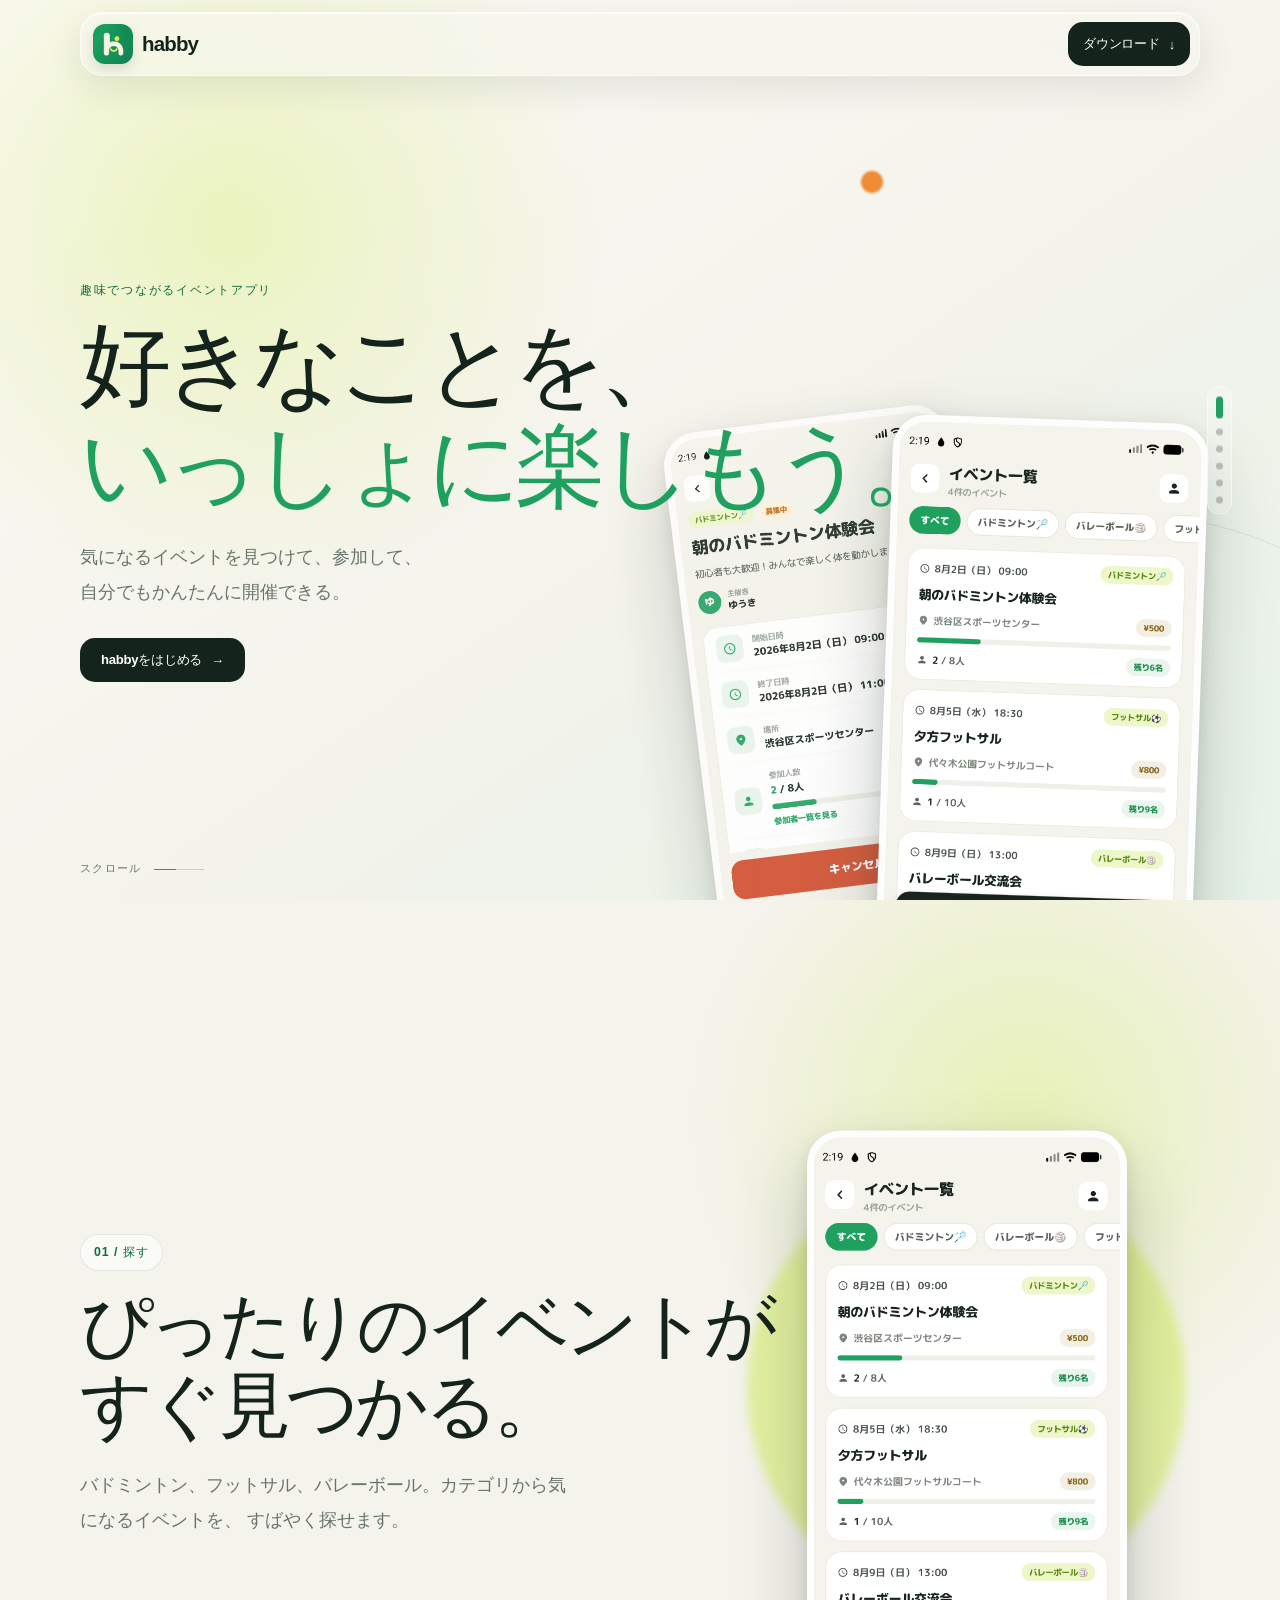
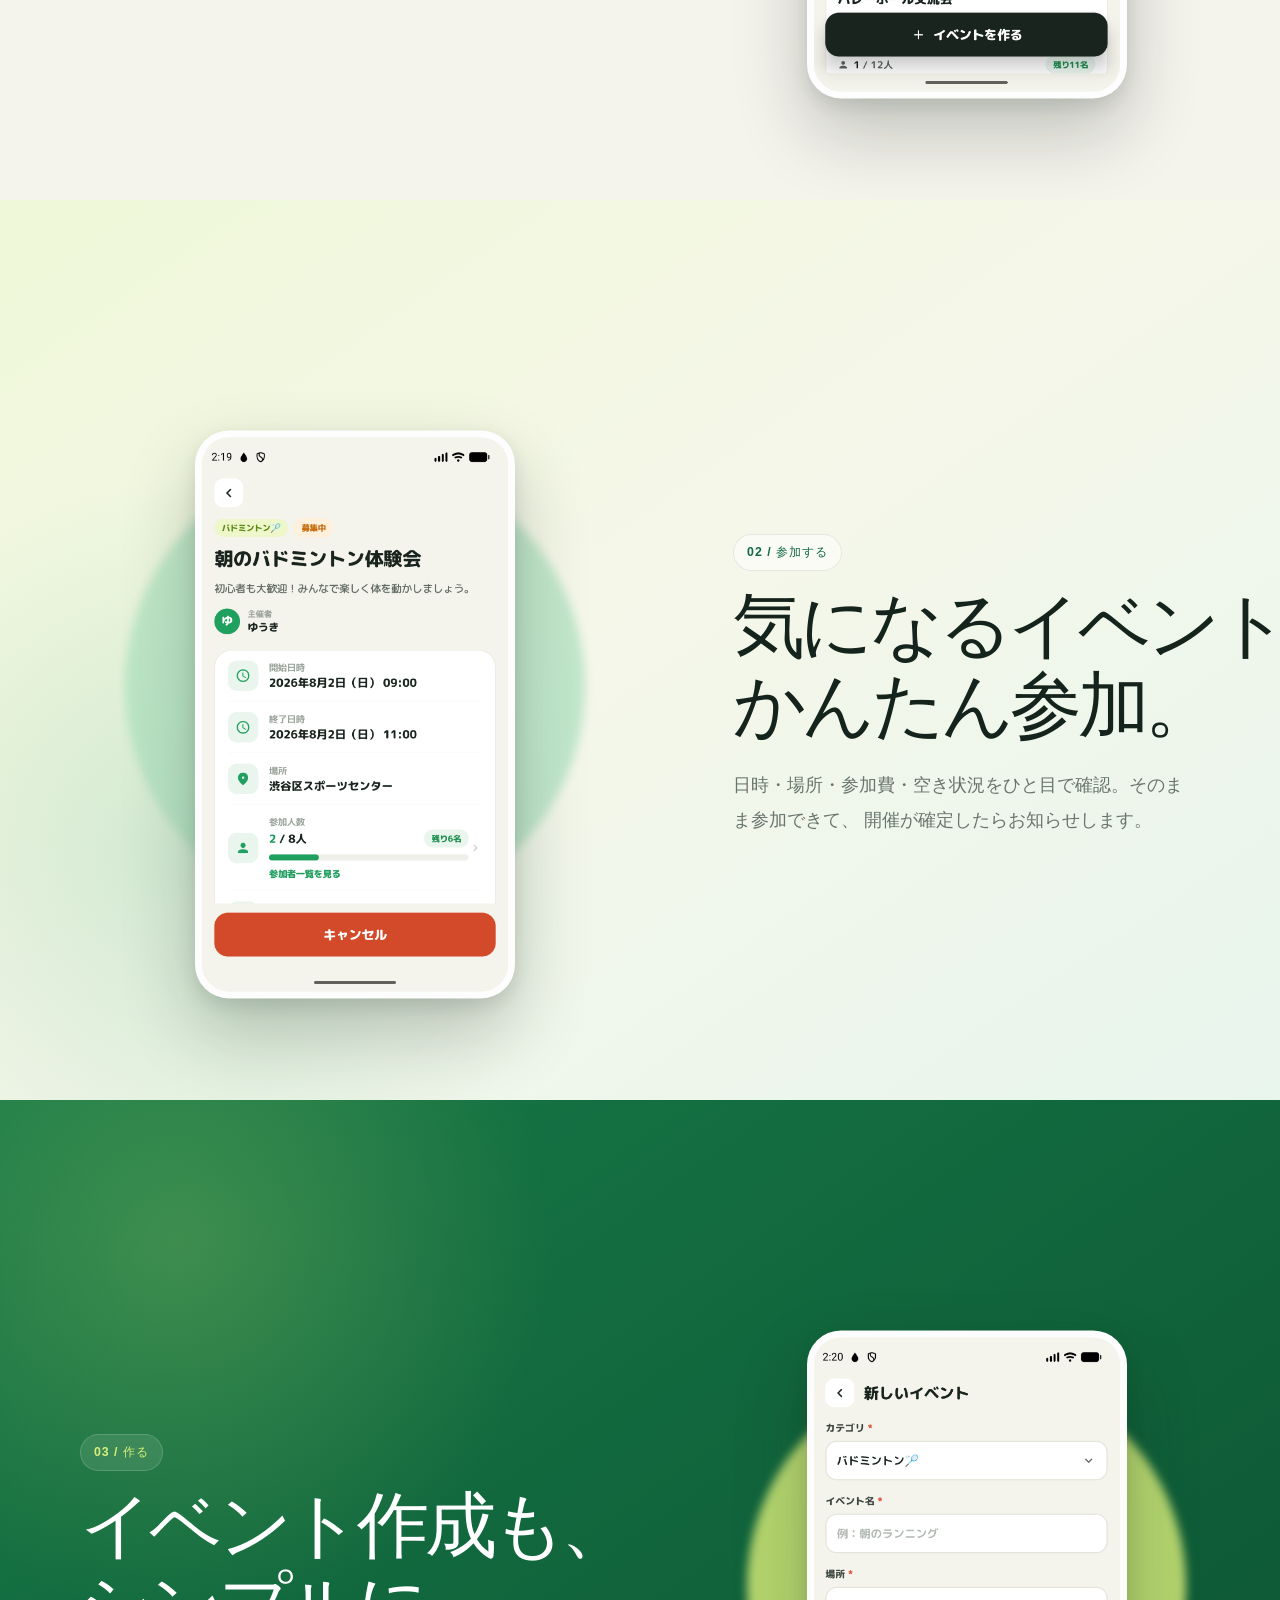
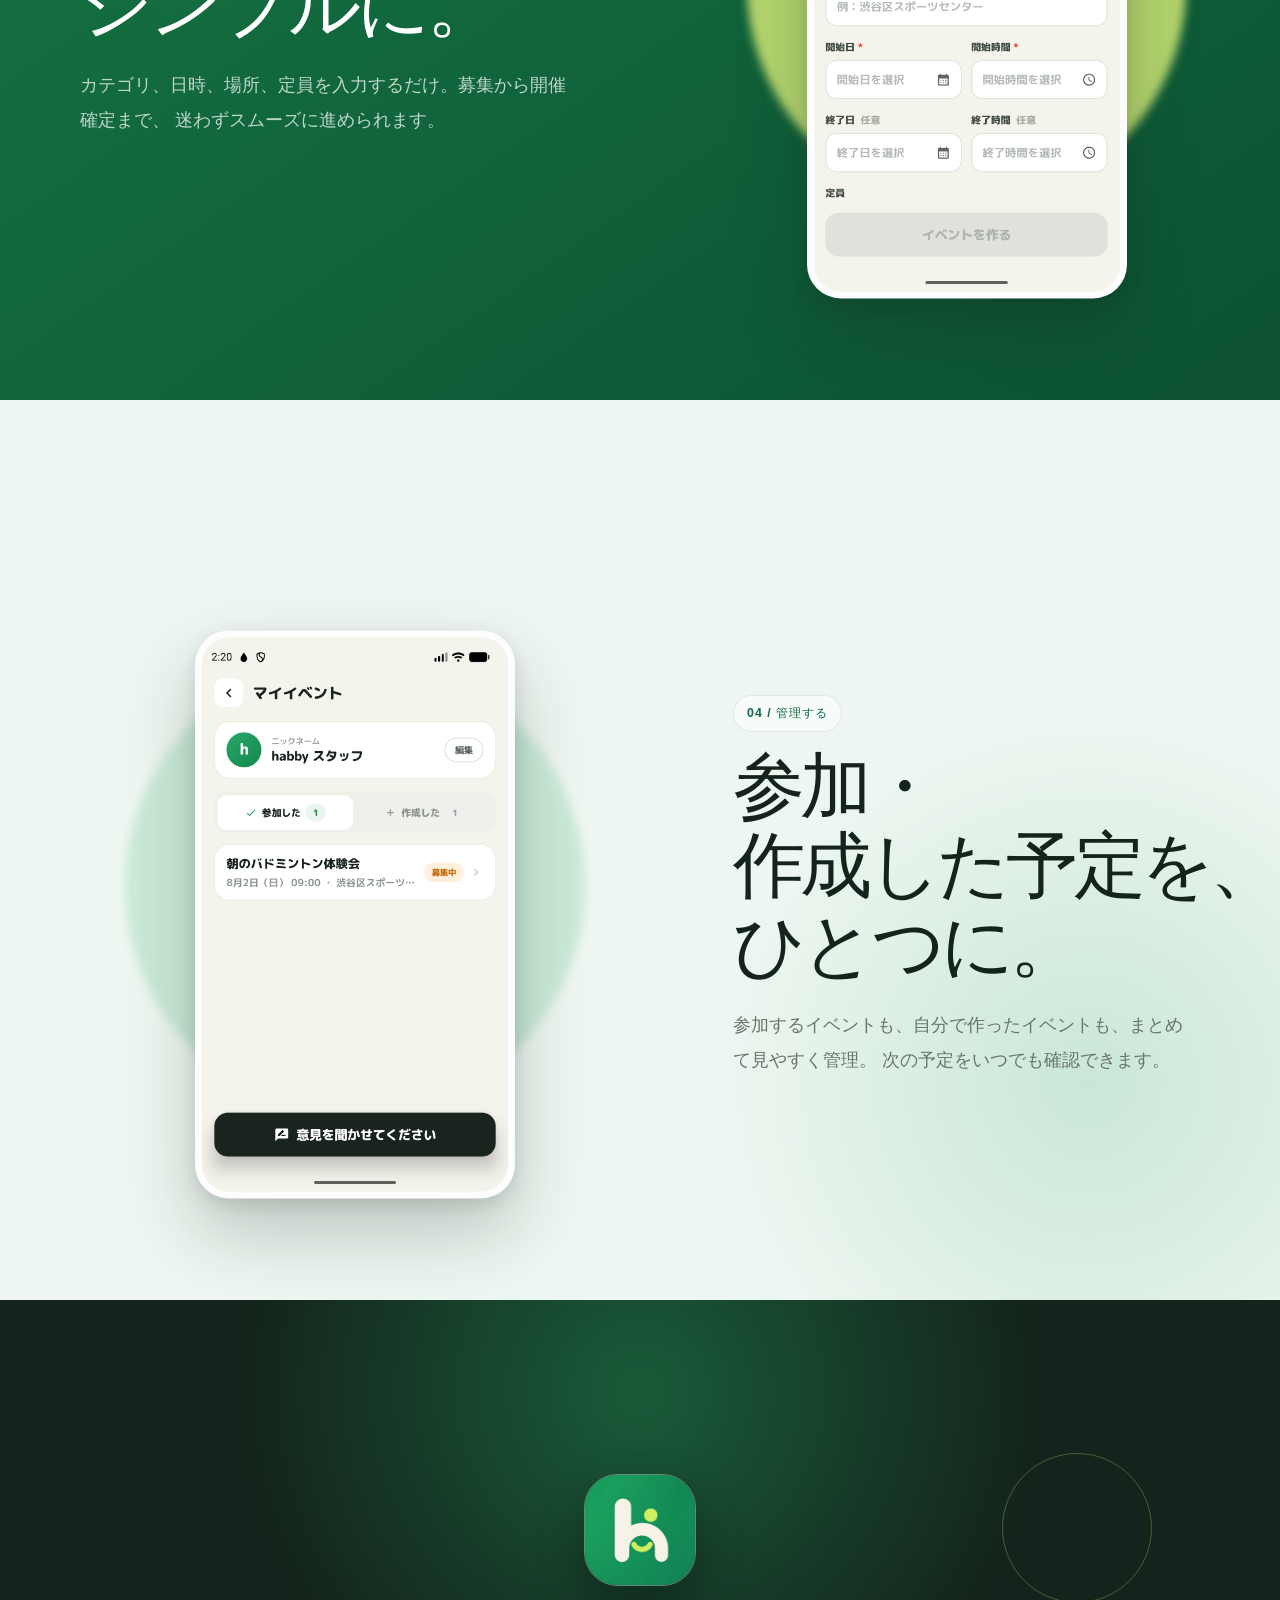
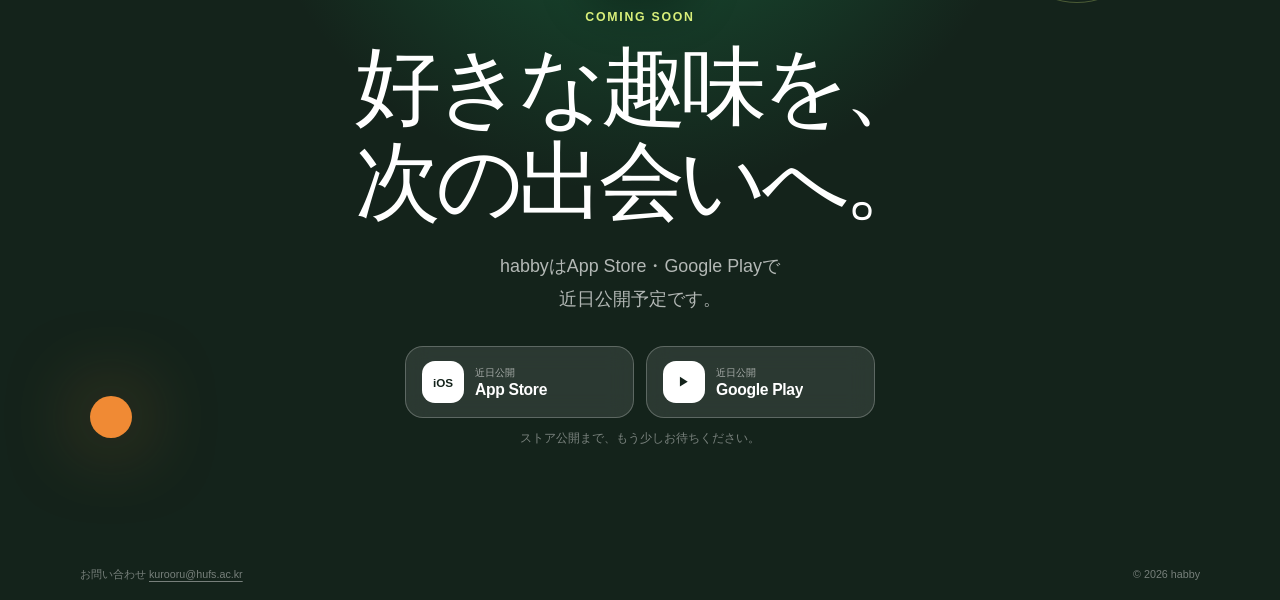
==== index.html @ ba693972 "Initial commit" ====
<!doctype html>
<html lang="ja">
  <head>
    <meta charset="UTF-8" />
    <meta name="viewport" content="width=device-width, initial-scale=1, viewport-fit=cover" />
    <meta name="theme-color" content="#f4f3ec" />
    <meta
      name="description"
      content="habbyは、好きな趣味のイベントを見つけて、参加して、自分でもかんたんに開催できるアプリです。"
    />
    <meta property="og:type" content="website" />
    <meta property="og:locale" content="ja_JP" />
    <meta property="og:site_name" content="habby" />
    <meta property="og:title" content="habby — 好きなことを、いっしょに楽しもう。" />
    <meta
      property="og:description"
      content="趣味でつながる、気軽なイベントアプリ。"
    />
    <meta property="og:url" content="https://habby-org.github.io/" />
    <meta property="og:image" content="https://habby-org.github.io/assets/og.png" />
    <meta name="twitter:card" content="summary_large_image" />
    <meta name="twitter:title" content="habby — 好きなことを、いっしょに楽しもう。" />
    <meta
      name="twitter:description"
      content="趣味でつながる、気軽なイベントアプリ。"
    />
    <meta name="twitter:image" content="https://habby-org.github.io/assets/og.png" />
    <link rel="icon" href="./assets/habby-icon.png" />
    <link rel="apple-touch-icon" href="./assets/habby-icon.png" />
    <link rel="stylesheet" href="./styles.css" />
    <title>habby — 好きなことを、いっしょに楽しもう。</title>
  </head>
  <body>
    <a class="skip-link" href="#main">メインコンテンツへ</a>

    <header class="topbar" aria-label="サイトヘッダー">
      <a class="brand" href="#home" aria-label="habby トップへ">
        <img class="brand__icon" src="./assets/habby-icon.png" alt="" width="40" height="40" />
        <span class="brand__name">habby</span>
      </a>
      <button class="topbar__download" type="button" data-scroll-download>
        ダウンロード
        <span aria-hidden="true">↓</span>
      </button>
    </header>

    <nav class="section-nav" aria-label="ページ内ナビゲーション">
      <a class="section-nav__dot is-active" href="#home" aria-label="トップ" data-section-link></a>
      <a class="section-nav__dot" href="#find" aria-label="イベントを探す" data-section-link></a>
      <a class="section-nav__dot" href="#join" aria-label="イベントに参加する" data-section-link></a>
      <a class="section-nav__dot" href="#create" aria-label="イベントを作る" data-section-link></a>
      <a class="section-nav__dot" href="#manage" aria-label="予定を管理する" data-section-link></a>
      <a class="section-nav__dot" href="#download" aria-label="ダウンロード" data-section-link></a>
    </nav>

    <main id="main">
      <section class="panel hero" id="home" data-section>
        <div class="orb orb--hero-one" aria-hidden="true"></div>
        <div class="orb orb--hero-two" aria-hidden="true"></div>

        <div class="hero__content">
          <p class="eyebrow">趣味でつながるイベントアプリ</p>
          <h1>好きなことを、<br /><span>いっしょに楽しもう。</span></h1>
          <p class="hero__description">
            気になるイベントを見つけて、参加して、<br class="desktop-only" />
            自分でもかんたんに開催できる。
          </p>
          <button class="hero__cta" type="button" data-scroll-download>
            habbyをはじめる
            <span aria-hidden="true">→</span>
          </button>
        </div>

        <div class="hero__visual" aria-label="habbyのアプリ画面">
          <div class="phone phone--hero-back" aria-hidden="true">
            <img src="./assets/meetup-detail.png" alt="" width="1080" height="1920" />
          </div>
          <div class="phone phone--hero-front">
            <img
              src="./assets/meetup-list.png"
              alt="カテゴリ別にイベントを探せるhabbyのイベント一覧画面"
              width="1080"
              height="1920"
            />
          </div>
        </div>

        <a class="scroll-cue" href="#find">
          <span>スクロール</span>
          <span class="scroll-cue__line" aria-hidden="true"></span>
        </a>
      </section>

      <section class="panel feature feature--find" id="find" data-section>
        <div class="feature__inner">
          <div class="feature__copy">
            <p class="feature__number">01 / 探す</p>
            <h2>ぴったりのイベントが<br />すぐ見つかる。</h2>
            <p>
              バドミントン、フットサル、バレーボール。カテゴリから気になるイベントを、
              すばやく探せます。
            </p>
          </div>
          <div class="feature__visual">
            <div class="feature__glow" aria-hidden="true"></div>
            <div class="phone phone--feature">
              <img
                src="./assets/meetup-list.png"
                alt="イベントの日時、場所、参加費、空き人数を確認できる一覧画面"
                width="1080"
                height="1920"
                loading="lazy"
              />
            </div>
          </div>
        </div>
      </section>

      <section class="panel feature feature--join feature--reverse" id="join" data-section>
        <div class="feature__inner">
          <div class="feature__copy">
            <p class="feature__number">02 / 参加する</p>
            <h2>気になるイベントへ、<br />かんたん参加。</h2>
            <p>
              日時・場所・参加費・空き状況をひと目で確認。そのまま参加できて、
              開催が確定したらお知らせします。
            </p>
          </div>
          <div class="feature__visual">
            <div class="feature__glow" aria-hidden="true"></div>
            <div class="phone phone--feature">
              <img
                src="./assets/meetup-detail.png"
                alt="イベントの詳細を確認して参加できる画面"
                width="1080"
                height="1920"
                loading="lazy"
              />
            </div>
          </div>
        </div>
      </section>

      <section class="panel feature feature--create" id="create" data-section>
        <div class="feature__inner">
          <div class="feature__copy">
            <p class="feature__number">03 / 作る</p>
            <h2>イベント作成も、<br />シンプルに。</h2>
            <p>
              カテゴリ、日時、場所、定員を入力するだけ。募集から開催確定まで、
              迷わずスムーズに進められます。
            </p>
          </div>
          <div class="feature__visual">
            <div class="feature__glow" aria-hidden="true"></div>
            <div class="phone phone--feature">
              <img
                src="./assets/create-meetup.png"
                alt="必要な情報をわかりやすく入力できるイベント作成画面"
                width="1080"
                height="1920"
                loading="lazy"
              />
            </div>
          </div>
        </div>
      </section>

      <section class="panel feature feature--manage feature--reverse" id="manage" data-section>
        <div class="feature__inner">
          <div class="feature__copy">
            <p class="feature__number">04 / 管理する</p>
            <h2>参加・作成した予定を、<br />ひとつに。</h2>
            <p>
              参加するイベントも、自分で作ったイベントも、まとめて見やすく管理。
              次の予定をいつでも確認できます。
            </p>
          </div>
          <div class="feature__visual">
            <div class="feature__glow" aria-hidden="true"></div>
            <div class="phone phone--feature">
              <img
                src="./assets/my-meetups.png"
                alt="参加したイベントと作成したイベントを管理できるマイイベント画面"
                width="1080"
                height="1920"
                loading="lazy"
              />
            </div>
          </div>
        </div>
      </section>

      <section class="panel download" id="download" data-section>
        <div class="download__orb download__orb--one" aria-hidden="true"></div>
        <div class="download__orb download__orb--two" aria-hidden="true"></div>

        <div class="download__content">
          <img
            class="download__icon"
            src="./assets/habby-icon.png"
            alt="habby"
            width="112"
            height="112"
          />
          <p class="eyebrow eyebrow--light">COMING SOON</p>
          <h2>好きな趣味を、<br />次の出会いへ。</h2>
          <p class="download__description">
            habbyはApp Store・Google Playで<br />近日公開予定です。
          </p>

          <div class="store-buttons" aria-describedby="store-status">
            <button class="store-button" type="button" data-coming-soon>
              <span class="store-button__platform" aria-hidden="true">iOS</span>
              <span class="store-button__copy">
                <small>近日公開</small>
                <strong>App Store</strong>
              </span>
            </button>
            <button class="store-button" type="button" data-coming-soon>
              <span class="store-button__platform" aria-hidden="true">▶</span>
              <span class="store-button__copy">
                <small>近日公開</small>
                <strong>Google Play</strong>
              </span>
            </button>
          </div>
          <p id="store-status" class="store-status" role="status" aria-live="polite">
            ストア公開まで、もう少しお待ちください。
          </p>
        </div>

        <footer class="footer">
          <p>お問い合わせ <a href="mailto:kurooru@hufs.ac.kr">kurooru@hufs.ac.kr</a></p>
          <p>© 2026 habby</p>
        </footer>
      </section>
    </main>

    <script src="./script.js" defer></script>
  </body>
</html>
---- styles.css ----
:root {
  --cream: #f4f3ec;
  --cream-deep: #e8e6da;
  --white: #ffffff;
  --ink: #14231b;
  --muted: #68756d;
  --green: #1fa05e;
  --green-dark: #116b40;
  --green-deep: #0c5132;
  --mint: #e8f5ed;
  --lime: #d9ef7a;
  --lime-soft: #eff8c9;
  --orange: #f08a34;
  --topbar-height: 64px;
  --content-width: 1120px;
  --ease-out: cubic-bezier(0.22, 1, 0.36, 1);
}

* {
  box-sizing: border-box;
}

html {
  scroll-behavior: smooth;
  scroll-snap-type: y mandatory;
  scrollbar-width: none;
}

html::-webkit-scrollbar {
  display: none;
}

body {
  margin: 0;
  overflow-x: hidden;
  background: var(--cream);
  color: var(--ink);
  font-family:
    -apple-system, BlinkMacSystemFont, "Hiragino Sans", "Yu Gothic", "YuGothic",
    "Noto Sans JP", sans-serif;
  font-synthesis: none;
  text-rendering: optimizeLegibility;
  -webkit-font-smoothing: antialiased;
}

button,
a {
  -webkit-tap-highlight-color: transparent;
}

button {
  font: inherit;
}

a {
  color: inherit;
}

.skip-link {
  position: fixed;
  z-index: 100;
  top: 8px;
  left: 8px;
  padding: 12px 16px;
  border-radius: 12px;
  background: var(--ink);
  color: var(--white);
  transform: translateY(-140%);
}

.skip-link:focus {
  transform: translateY(0);
}

.topbar {
  position: fixed;
  z-index: 30;
  top: max(12px, env(safe-area-inset-top));
  left: 50%;
  display: flex;
  width: min(calc(100% - 24px), var(--content-width));
  min-height: var(--topbar-height);
  align-items: center;
  justify-content: space-between;
  padding: 8px 9px 8px 12px;
  border: 1px solid rgb(255 255 255 / 62%);
  border-radius: 22px;
  background: rgb(246 246 239 / 72%);
  box-shadow:
    0 12px 36px rgb(20 35 27 / 9%),
    inset 0 1px 0 rgb(255 255 255 / 78%);
  transform: translateX(-50%);
  backdrop-filter: blur(24px) saturate(150%);
  -webkit-backdrop-filter: blur(24px) saturate(150%);
}

.brand {
  display: inline-flex;
  align-items: center;
  gap: 9px;
  color: var(--ink);
  text-decoration: none;
}

.brand__icon {
  width: 40px;
  height: 40px;
  border-radius: 12px;
  box-shadow: 0 5px 12px rgb(20 35 27 / 13%);
}

.brand__name {
  font-size: 1.28rem;
  font-weight: 850;
  letter-spacing: -0.04em;
}

.topbar__download,
.hero__cta {
  display: inline-flex;
  min-height: 44px;
  align-items: center;
  justify-content: center;
  gap: 9px;
  border: 0;
  border-radius: 15px;
  background: var(--ink);
  color: var(--white);
  cursor: pointer;
  font-size: 0.82rem;
  font-weight: 750;
  letter-spacing: -0.02em;
  transition:
    transform 180ms ease,
    background-color 180ms ease;
}

.topbar__download {
  padding: 0 15px;
}

.topbar__download:hover,
.hero__cta:hover {
  background: var(--green-dark);
  transform: translateY(-1px);
}

.topbar__download:focus-visible,
.hero__cta:focus-visible,
.store-button:focus-visible,
.section-nav__dot:focus-visible,
.scroll-cue:focus-visible {
  outline: 3px solid var(--orange);
  outline-offset: 3px;
}

.section-nav {
  position: fixed;
  z-index: 25;
  top: 50%;
  right: max(13px, calc((100vw - var(--content-width)) / 2 - 32px));
  display: flex;
  flex-direction: column;
  gap: 10px;
  padding: 10px 8px;
  border: 1px solid rgb(255 255 255 / 46%);
  border-radius: 999px;
  background: rgb(255 255 255 / 24%);
  transform: translateY(-50%);
  backdrop-filter: blur(12px);
  -webkit-backdrop-filter: blur(12px);
}

.section-nav__dot {
  width: 7px;
  height: 7px;
  border-radius: 999px;
  background: rgb(20 35 27 / 25%);
  transition:
    height 280ms var(--ease-out),
    background-color 280ms ease;
}

.section-nav__dot.is-active {
  height: 22px;
  background: var(--green);
}

.panel {
  position: relative;
  min-height: 100svh;
  overflow: hidden;
  scroll-snap-align: start;
  scroll-snap-stop: always;
}

.hero {
  display: grid;
  align-items: center;
  padding:
    calc(var(--topbar-height) + max(48px, env(safe-area-inset-top)))
    max(24px, calc((100vw - var(--content-width)) / 2))
    max(48px, env(safe-area-inset-bottom));
  background:
    radial-gradient(circle at 18% 25%, rgb(217 239 122 / 42%), transparent 30%),
    linear-gradient(145deg, #faf9f3 0%, var(--cream) 54%, #e7f3e9 100%);
}

.hero::after {
  position: absolute;
  right: -17vw;
  bottom: -28vw;
  width: 58vw;
  height: 58vw;
  border: 1px solid rgb(31 160 94 / 16%);
  border-radius: 50%;
  content: "";
}

.hero__content {
  position: relative;
  z-index: 4;
  max-width: 610px;
}

.eyebrow,
.feature__number {
  margin: 0 0 15px;
  color: var(--green-dark);
  font-size: 0.77rem;
  font-weight: 800;
  letter-spacing: 0.14em;
}

.hero h1,
.feature h2,
.download h2 {
  margin: 0;
  font-weight: 850;
  letter-spacing: -0.065em;
  line-height: 1.11;
  word-break: keep-all;
}

.hero h1 {
  font-size: clamp(2.7rem, 7.2vw, 5.7rem);
}

.hero h1 span {
  color: var(--green);
}

.hero__description {
  margin: 24px 0 0;
  color: var(--muted);
  font-size: clamp(0.98rem, 1.7vw, 1.15rem);
  font-weight: 550;
  line-height: 1.9;
}

.hero__cta {
  margin-top: 28px;
  padding: 0 21px;
}

.hero__visual {
  position: absolute;
  z-index: 3;
  right: max(4vw, calc((100vw - var(--content-width)) / 2));
  bottom: -9vh;
  width: min(43vw, 510px);
  height: min(78vh, 780px);
}

.phone {
  overflow: hidden;
  border: 7px solid rgb(255 255 255 / 88%);
  border-radius: 34px;
  background: var(--cream);
  box-shadow:
    0 34px 72px rgb(20 35 27 / 23%),
    0 7px 18px rgb(20 35 27 / 11%);
}

.phone img {
  display: block;
  width: 100%;
  height: 100%;
  object-fit: cover;
}

.phone--hero-front,
.phone--hero-back {
  position: absolute;
  aspect-ratio: 9 / 16;
}

.phone--hero-front {
  z-index: 2;
  right: 0;
  bottom: 0;
  width: 62%;
  transform: rotate(2deg);
}

.phone--hero-back {
  z-index: 1;
  bottom: 8%;
  left: 0;
  width: 56%;
  opacity: 0.88;
  transform: rotate(-7deg);
}

.orb {
  position: absolute;
  border-radius: 50%;
  filter: blur(1px);
}

.orb--hero-one {
  top: 19%;
  right: 31%;
  width: 22px;
  height: 22px;
  background: var(--orange);
}

.orb--hero-two {
  right: 8%;
  bottom: 25%;
  width: 70px;
  height: 70px;
  background: var(--lime);
}

.scroll-cue {
  position: absolute;
  z-index: 5;
  bottom: max(24px, env(safe-area-inset-bottom));
  left: max(24px, calc((100vw - var(--content-width)) / 2));
  display: flex;
  align-items: center;
  gap: 12px;
  color: var(--muted);
  font-size: 0.68rem;
  font-weight: 750;
  letter-spacing: 0.12em;
  text-decoration: none;
}

.scroll-cue__line {
  position: relative;
  display: block;
  width: 50px;
  height: 1px;
  overflow: hidden;
  background: rgb(20 35 27 / 18%);
}

.scroll-cue__line::after {
  position: absolute;
  width: 22px;
  height: 1px;
  background: var(--green);
  content: "";
  animation: cue 1.8s var(--ease-out) infinite;
}

@keyframes cue {
  from {
    transform: translateX(-25px);
  }
  to {
    transform: translateX(55px);
  }
}

.feature {
  display: grid;
  align-items: center;
  padding:
    calc(var(--topbar-height) + max(42px, env(safe-area-inset-top)))
    max(24px, calc((100vw - var(--content-width)) / 2))
    max(34px, env(safe-area-inset-bottom));
}

.feature__inner {
  display: grid;
  width: 100%;
  max-width: var(--content-width);
  min-height: min(760px, calc(100svh - 150px));
  margin: 0 auto;
  align-items: center;
  grid-template-columns: minmax(0, 0.92fr) minmax(320px, 0.78fr);
  gap: clamp(44px, 8vw, 120px);
}

.feature--reverse .feature__copy {
  grid-column: 2;
}

.feature--reverse .feature__visual {
  grid-row: 1;
  grid-column: 1;
}

.feature__copy {
  position: relative;
  z-index: 3;
}

.feature__number {
  display: inline-flex;
  padding: 9px 13px;
  border: 1px solid rgb(20 35 27 / 9%);
  border-radius: 999px;
  background: rgb(255 255 255 / 54%);
  letter-spacing: 0.08em;
}

.feature h2 {
  font-size: clamp(2.35rem, 5.6vw, 4.8rem);
}

.feature__copy > p:last-child {
  max-width: 500px;
  margin: 23px 0 0;
  color: var(--muted);
  font-size: clamp(0.98rem, 1.6vw, 1.14rem);
  font-weight: 540;
  line-height: 1.9;
}

.feature__visual {
  position: relative;
  display: flex;
  min-height: min(690px, 72svh);
  align-items: center;
  justify-content: center;
}

.feature__glow {
  position: absolute;
  width: min(460px, 94%);
  aspect-ratio: 1;
  border-radius: 50%;
  background: var(--lime);
  opacity: 0.66;
  filter: blur(5px);
}

.phone--feature {
  position: relative;
  z-index: 2;
  width: min(320px, 72%);
  aspect-ratio: 9 / 16;
  transform: translateY(5%);
}

.feature--find {
  background:
    radial-gradient(circle at 80% 24%, rgb(217 239 122 / 46%), transparent 27%),
    var(--cream);
}

.feature--join {
  background:
    radial-gradient(circle at 15% 73%, rgb(31 160 94 / 17%), transparent 30%),
    linear-gradient(145deg, #eff8d8 0%, #f5f7e9 46%, #e8f5ed 100%);
}

.feature--join .feature__glow {
  background: #a8dfbc;
}

.feature--create {
  background:
    radial-gradient(circle at 14% 16%, rgb(217 239 122 / 21%), transparent 28%),
    linear-gradient(145deg, #167946 0%, var(--green-deep) 100%);
  color: var(--white);
}

.feature--create .feature__number {
  border-color: rgb(255 255 255 / 16%);
  background: rgb(255 255 255 / 10%);
  color: var(--lime);
}

.feature--create .feature__copy > p:last-child {
  color: rgb(255 255 255 / 73%);
}

.feature--create .feature__glow {
  background: var(--lime);
  opacity: 0.82;
}

.feature--manage {
  background:
    radial-gradient(circle at 85% 76%, rgb(31 160 94 / 18%), transparent 29%),
    #eef6f1;
}

.feature--manage .feature__glow {
  background: #b8e4cb;
}

.download {
  display: grid;
  min-height: 100svh;
  place-items: center;
  padding:
    calc(var(--topbar-height) + max(48px, env(safe-area-inset-top)))
    24px
    max(86px, calc(env(safe-area-inset-bottom) + 66px));
  background:
    radial-gradient(circle at 50% 10%, rgb(31 160 94 / 45%), transparent 39%),
    var(--ink);
  color: var(--white);
}

.download__content {
  position: relative;
  z-index: 3;
  display: flex;
  width: min(100%, 670px);
  align-items: center;
  flex-direction: column;
  text-align: center;
}

.download__icon {
  width: clamp(84px, 14vw, 112px);
  height: clamp(84px, 14vw, 112px);
  margin-bottom: 24px;
  border: 1px solid rgb(255 255 255 / 35%);
  border-radius: 30%;
  box-shadow: 0 24px 46px rgb(0 0 0 / 30%);
}

.eyebrow--light {
  color: var(--lime);
}

.download h2 {
  font-size: clamp(2.55rem, 7vw, 5.35rem);
}

.download__description {
  margin: 21px 0 0;
  color: rgb(255 255 255 / 68%);
  font-size: clamp(0.96rem, 1.8vw, 1.12rem);
  font-weight: 540;
  line-height: 1.85;
}

.store-buttons {
  display: grid;
  width: min(100%, 470px);
  margin-top: 30px;
  grid-template-columns: 1fr 1fr;
  gap: 12px;
}

.store-button {
  display: flex;
  min-height: 72px;
  align-items: center;
  padding: 10px 16px;
  border: 1px solid rgb(255 255 255 / 24%);
  border-radius: 18px;
  background: rgb(255 255 255 / 10%);
  color: var(--white);
  cursor: pointer;
  text-align: left;
  transition:
    background-color 180ms ease,
    transform 180ms ease,
    border-color 180ms ease;
  backdrop-filter: blur(12px);
  -webkit-backdrop-filter: blur(12px);
}

.store-button:hover {
  border-color: rgb(217 239 122 / 58%);
  background: rgb(255 255 255 / 16%);
  transform: translateY(-2px);
}

.store-button__platform {
  display: grid;
  width: 42px;
  height: 42px;
  flex: 0 0 42px;
  margin-right: 11px;
  place-items: center;
  border-radius: 13px;
  background: var(--white);
  color: var(--ink);
  font-size: 0.73rem;
  font-weight: 850;
}

.store-button__copy {
  display: flex;
  min-width: 0;
  flex-direction: column;
}

.store-button__copy small {
  margin-bottom: 1px;
  color: rgb(255 255 255 / 58%);
  font-size: 0.62rem;
  font-weight: 650;
}

.store-button__copy strong {
  overflow: hidden;
  font-size: 0.98rem;
  font-weight: 760;
  letter-spacing: -0.02em;
  text-overflow: ellipsis;
  white-space: nowrap;
}

.store-status {
  min-height: 21px;
  margin: 13px 0 0;
  color: rgb(255 255 255 / 43%);
  font-size: 0.72rem;
}

.store-status.is-highlighted {
  color: var(--lime);
}

.download__orb {
  position: absolute;
  border-radius: 50%;
}

.download__orb--one {
  top: 17%;
  right: 10%;
  width: 150px;
  height: 150px;
  border: 1px solid rgb(217 239 122 / 28%);
}

.download__orb--two {
  bottom: 18%;
  left: 7%;
  width: 42px;
  height: 42px;
  background: var(--orange);
  box-shadow: 0 0 80px rgb(240 138 52 / 55%);
}

.footer {
  position: absolute;
  z-index: 4;
  right: max(20px, calc((100vw - var(--content-width)) / 2));
  bottom: max(18px, env(safe-area-inset-bottom));
  left: max(20px, calc((100vw - var(--content-width)) / 2));
  display: flex;
  justify-content: space-between;
  gap: 16px;
  color: rgb(255 255 255 / 42%);
  font-size: 0.67rem;
}

.footer p {
  margin: 0;
}

.footer a {
  text-underline-offset: 3px;
}

@media (max-width: 799px) {
  :root {
    --topbar-height: 60px;
  }

  .topbar {
    border-radius: 20px;
  }

  .brand__icon {
    width: 38px;
    height: 38px;
  }

  .brand__name {
    font-size: 1.18rem;
  }

  .topbar__download {
    min-height: 42px;
    padding: 0 13px;
    font-size: 0.75rem;
  }

  .section-nav {
    right: 8px;
    padding: 9px 7px;
    gap: 8px;
  }

  .hero {
    display: flex;
    align-items: stretch;
    flex-direction: column;
    padding:
      calc(var(--topbar-height) + max(36px, env(safe-area-inset-top)))
      24px
      max(28px, env(safe-area-inset-bottom));
  }

  .hero__content {
    z-index: 5;
  }

  .eyebrow {
    margin-bottom: 11px;
    font-size: 0.68rem;
  }

  .hero h1 {
    font-size: clamp(2.55rem, 12.6vw, 4rem);
  }

  .hero__description {
    margin-top: 15px;
    font-size: 0.88rem;
    line-height: 1.72;
  }

  .desktop-only {
    display: none;
  }

  .hero__cta {
    min-height: 46px;
    margin-top: 18px;
  }

  .hero__visual {
    right: 5%;
    bottom: -8svh;
    width: 80vw;
    height: 50svh;
  }

  .phone {
    border-width: 5px;
    border-radius: 27px;
  }

  .phone--hero-front {
    width: min(56%, 225px);
  }

  .phone--hero-back {
    left: 13%;
    width: min(51%, 205px);
  }

  .orb--hero-one {
    top: 48%;
    right: 9%;
  }

  .orb--hero-two {
    right: -4%;
    bottom: 30%;
    width: 48px;
    height: 48px;
  }

  .scroll-cue {
    bottom: max(18px, env(safe-area-inset-bottom));
    left: 24px;
  }

  .feature {
    padding:
      calc(var(--topbar-height) + max(29px, env(safe-area-inset-top)))
      24px
      max(20px, env(safe-area-inset-bottom));
  }

  .feature__inner {
    display: grid;
    min-height: calc(100svh - 115px);
    grid-template-rows: auto minmax(0, 1fr);
    grid-template-columns: 1fr;
    gap: 12px;
  }

  .feature--reverse .feature__copy,
  .feature--reverse .feature__visual {
    grid-row: auto;
    grid-column: 1;
  }

  .feature__copy {
    padding-right: 12px;
  }

  .feature__number {
    margin-bottom: 10px;
    padding: 7px 10px;
    font-size: 0.64rem;
  }

  .feature h2 {
    font-size: clamp(2rem, 9.5vw, 3rem);
    line-height: 1.12;
  }

  .feature__copy > p:last-child {
    margin-top: 12px;
    font-size: 0.83rem;
    line-height: 1.7;
  }

  .feature__visual {
    min-height: 0;
  }

  .feature__glow {
    width: min(76vw, 330px);
  }

  .phone--feature {
    width: min(52vw, 240px);
    max-height: 52svh;
    transform: translateY(4%);
  }

  .download {
    padding:
      calc(var(--topbar-height) + max(38px, env(safe-area-inset-top)))
      24px
      max(96px, calc(env(safe-area-inset-bottom) + 72px));
  }

  .download__icon {
    margin-bottom: 19px;
  }

  .download h2 {
    font-size: clamp(2.45rem, 12vw, 4rem);
  }

  .download__description {
    margin-top: 16px;
    font-size: 0.88rem;
  }

  .store-buttons {
    width: min(100%, 380px);
    margin-top: 23px;
    grid-template-columns: 1fr;
    gap: 9px;
  }

  .store-button {
    min-height: 65px;
  }

  .download__orb--one {
    top: 19%;
    right: -15%;
    width: 130px;
    height: 130px;
  }

  .download__orb--two {
    bottom: 21%;
    left: -2%;
  }

  .footer {
    align-items: center;
    flex-direction: column;
    gap: 7px;
    text-align: center;
  }
}

@media (max-height: 710px) and (max-width: 799px) {
  .hero__description {
    display: none;
  }

  .hero__cta {
    margin-top: 14px;
  }

  .feature__copy > p:last-child {
    display: -webkit-box;
    overflow: hidden;
    -webkit-box-orient: vertical;
    -webkit-line-clamp: 2;
  }

  .phone--feature {
    width: min(45vw, 210px);
    max-height: 48svh;
  }

  .download__icon {
    width: 70px;
    height: 70px;
    margin-bottom: 12px;
  }

  .download__description {
    margin-top: 10px;
  }

  .store-buttons {
    margin-top: 14px;
  }
}

@media (prefers-reduced-motion: reduce) {
  html {
    scroll-behavior: auto;
  }

  *,
  *::before,
  *::after {
    scroll-behavior: auto !important;
    animation-duration: 0.01ms !important;
    animation-iteration-count: 1 !important;
    transition-duration: 0.01ms !important;
  }
}
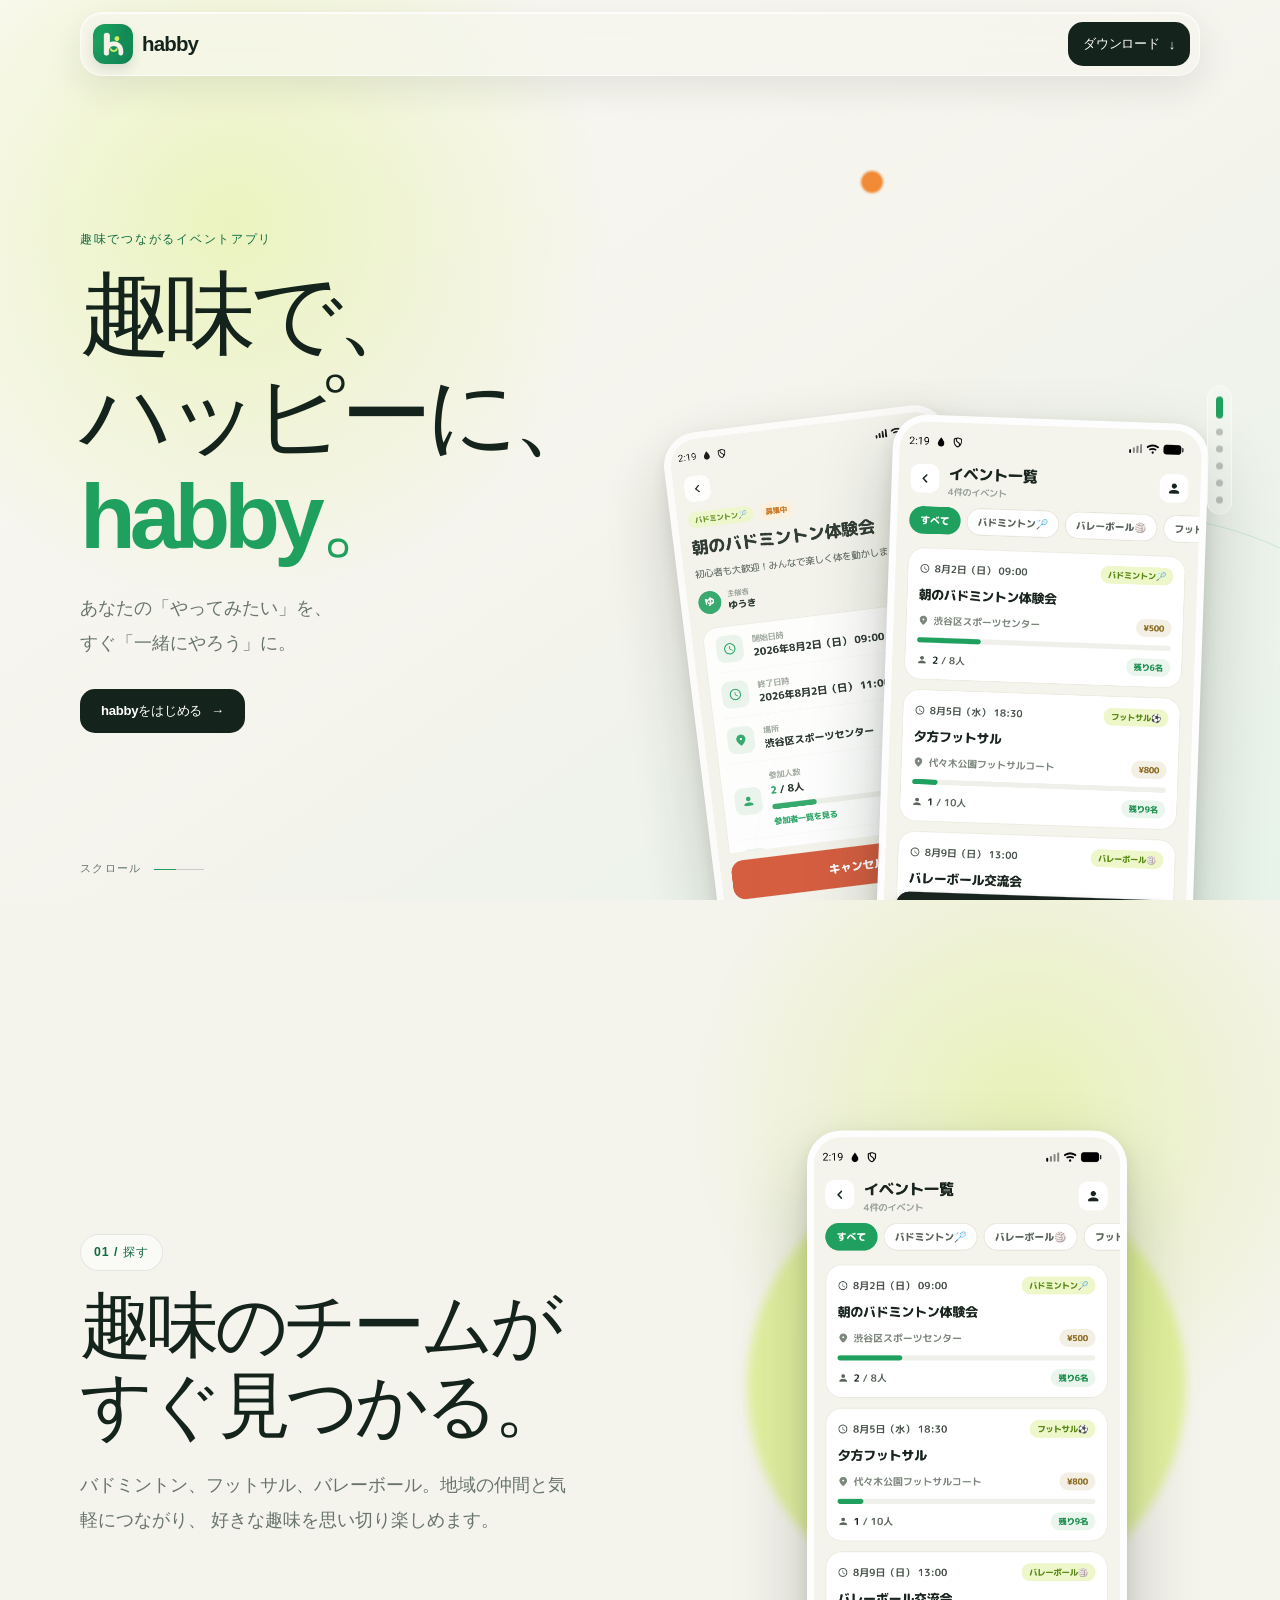
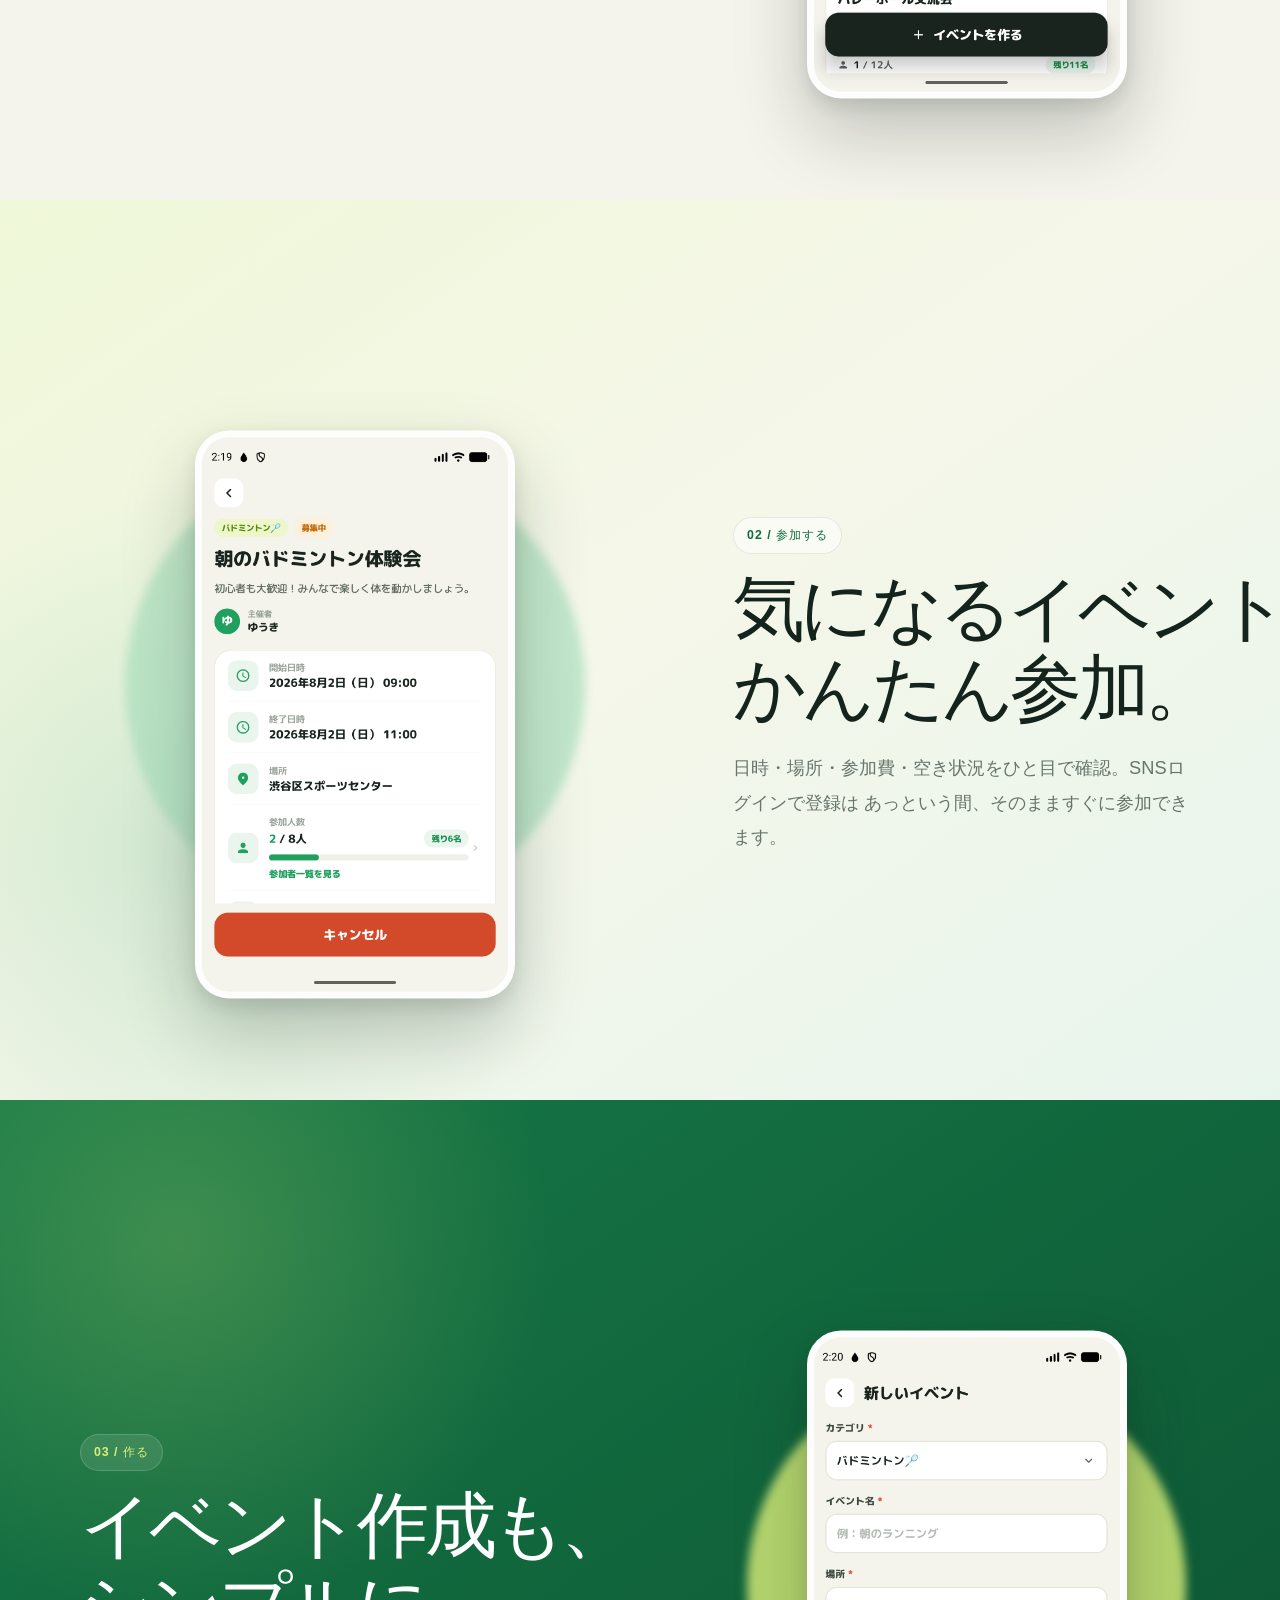
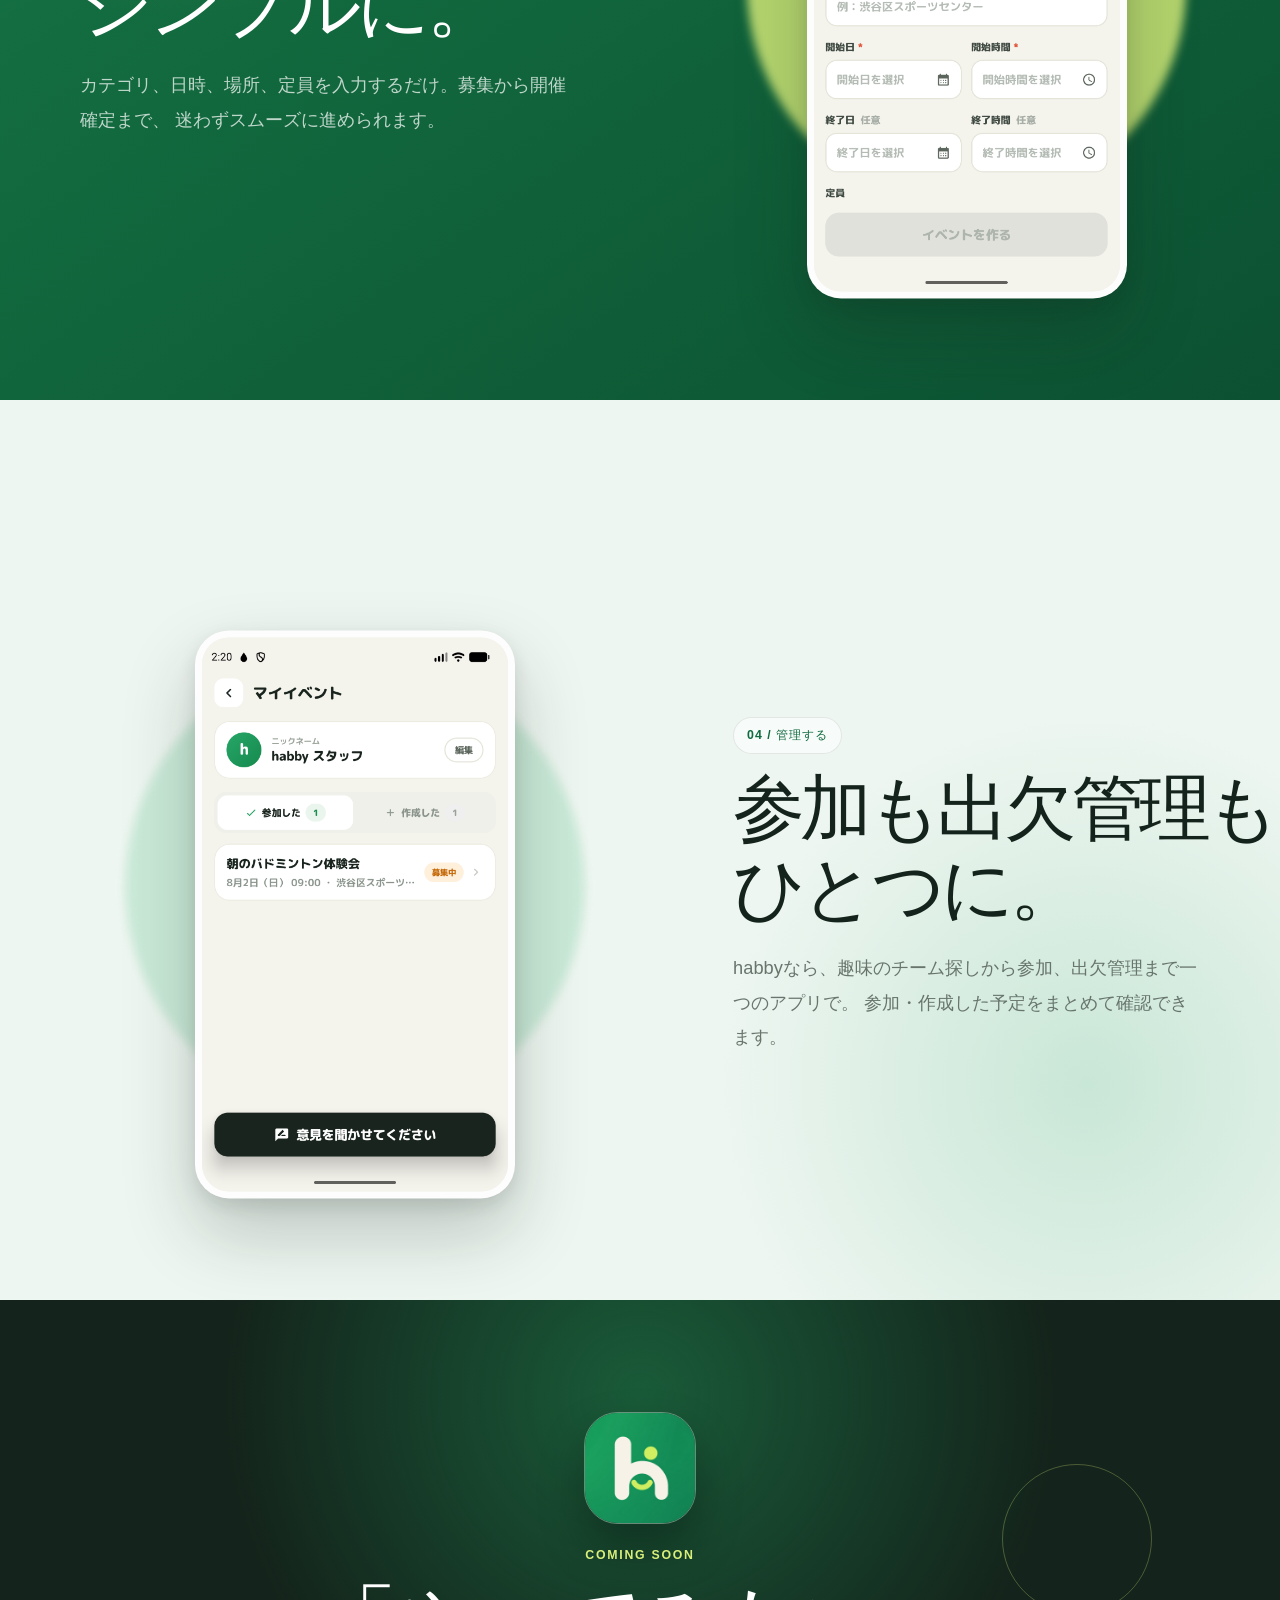
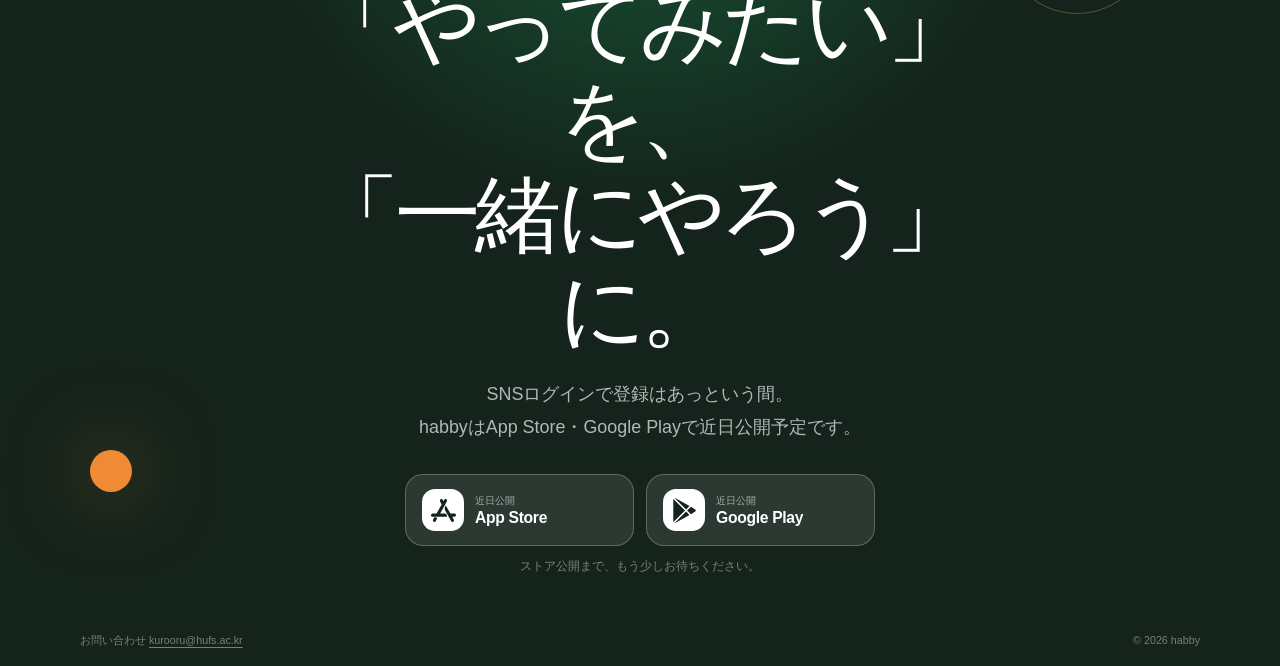
==== commit 376a27e3: "feat: refine landing page branding" ====
--- a/index.html
+++ b/index.html
@@ -6,29 +6,29 @@
     <meta name="theme-color" content="#f4f3ec" />
     <meta
       name="description"
-      content="habbyは、好きな趣味のイベントを見つけて、参加して、自分でもかんたんに開催できるアプリです。"
+      content="habbyなら、趣味のチーム探しから参加、出欠管理まで一つのアプリで。地域の仲間と気軽につながり、好きな趣味を思い切り楽しめます。"
     />
     <meta property="og:type" content="website" />
     <meta property="og:locale" content="ja_JP" />
     <meta property="og:site_name" content="habby" />
-    <meta property="og:title" content="habby — 好きなことを、いっしょに楽しもう。" />
+    <meta property="og:title" content="趣味で、ハッピーに、habby。" />
     <meta
       property="og:description"
-      content="趣味でつながる、気軽なイベントアプリ。"
+      content="あなたの「やってみたい」を、すぐ「一緒にやろう」に。"
     />
     <meta property="og:url" content="https://habby-org.github.io/" />
-    <meta property="og:image" content="https://habby-org.github.io/assets/og.png" />
+    <meta property="og:image" content="https://habby-org.github.io/assets/og-v2.png" />
     <meta name="twitter:card" content="summary_large_image" />
-    <meta name="twitter:title" content="habby — 好きなことを、いっしょに楽しもう。" />
+    <meta name="twitter:title" content="趣味で、ハッピーに、habby。" />
     <meta
       name="twitter:description"
-      content="趣味でつながる、気軽なイベントアプリ。"
+      content="あなたの「やってみたい」を、すぐ「一緒にやろう」に。"
     />
-    <meta name="twitter:image" content="https://habby-org.github.io/assets/og.png" />
+    <meta name="twitter:image" content="https://habby-org.github.io/assets/og-v2.png" />
     <link rel="icon" href="./assets/habby-icon.png" />
     <link rel="apple-touch-icon" href="./assets/habby-icon.png" />
     <link rel="stylesheet" href="./styles.css" />
-    <title>habby — 好きなことを、いっしょに楽しもう。</title>
+    <title>趣味で、ハッピーに、habby。</title>
   </head>
   <body>
     <a class="skip-link" href="#main">メインコンテンツへ</a>
@@ -60,10 +60,10 @@
 
         <div class="hero__content">
           <p class="eyebrow">趣味でつながるイベントアプリ</p>
-          <h1>好きなことを、<br /><span>いっしょに楽しもう。</span></h1>
+          <h1>趣味で、ハッピーに、<br /><span>habby。</span></h1>
           <p class="hero__description">
-            気になるイベントを見つけて、参加して、<br class="desktop-only" />
-            自分でもかんたんに開催できる。
+            あなたの「やってみたい」を、<br class="desktop-only" />
+            すぐ「一緒にやろう」に。
           </p>
           <button class="hero__cta" type="button" data-scroll-download>
             habbyをはじめる
@@ -95,10 +95,10 @@
         <div class="feature__inner">
           <div class="feature__copy">
             <p class="feature__number">01 / 探す</p>
-            <h2>ぴったりのイベントが<br />すぐ見つかる。</h2>
-            <p>
-              バドミントン、フットサル、バレーボール。カテゴリから気になるイベントを、
-              すばやく探せます。
+            <h2>趣味のチームが<br />すぐ見つかる。</h2>
+            <p>
+              バドミントン、フットサル、バレーボール。地域の仲間と気軽につながり、
+              好きな趣味を思い切り楽しめます。
             </p>
           </div>
           <div class="feature__visual">
@@ -122,8 +122,8 @@
             <p class="feature__number">02 / 参加する</p>
             <h2>気になるイベントへ、<br />かんたん参加。</h2>
             <p>
-              日時・場所・参加費・空き状況をひと目で確認。そのまま参加できて、
-              開催が確定したらお知らせします。
+              日時・場所・参加費・空き状況をひと目で確認。SNSログインで登録は
+              あっという間、そのまますぐに参加できます。
             </p>
           </div>
           <div class="feature__visual">
@@ -170,10 +170,10 @@
         <div class="feature__inner">
           <div class="feature__copy">
             <p class="feature__number">04 / 管理する</p>
-            <h2>参加・作成した予定を、<br />ひとつに。</h2>
-            <p>
-              参加するイベントも、自分で作ったイベントも、まとめて見やすく管理。
-              次の予定をいつでも確認できます。
+            <h2>参加も出欠管理も、<br />ひとつに。</h2>
+            <p>
+              habbyなら、趣味のチーム探しから参加、出欠管理まで一つのアプリで。
+              参加・作成した予定をまとめて確認できます。
             </p>
           </div>
           <div class="feature__visual">
@@ -204,21 +204,26 @@
             height="112"
           />
           <p class="eyebrow eyebrow--light">COMING SOON</p>
-          <h2>好きな趣味を、<br />次の出会いへ。</h2>
+          <h2>「やってみたい」を、<br />「一緒にやろう」に。</h2>
           <p class="download__description">
-            habbyはApp Store・Google Playで<br />近日公開予定です。
+            SNSログインで登録はあっという間。<br />
+            habbyはApp Store・Google Playで近日公開予定です。
           </p>
 
           <div class="store-buttons" aria-describedby="store-status">
             <button class="store-button" type="button" data-coming-soon>
-              <span class="store-button__platform" aria-hidden="true">iOS</span>
+              <span class="store-button__platform" aria-hidden="true">
+                <img src="./assets/app-store.svg" alt="" width="25" height="25" />
+              </span>
               <span class="store-button__copy">
                 <small>近日公開</small>
                 <strong>App Store</strong>
               </span>
             </button>
             <button class="store-button" type="button" data-coming-soon>
-              <span class="store-button__platform" aria-hidden="true">▶</span>
+              <span class="store-button__platform" aria-hidden="true">
+                <img src="./assets/google-play.svg" alt="" width="25" height="25" />
+              </span>
               <span class="store-button__copy">
                 <small>近日公開</small>
                 <strong>Google Play</strong>
--- a/styles.css
+++ b/styles.css
@@ -598,8 +598,12 @@
   border-radius: 13px;
   background: var(--white);
   color: var(--ink);
-  font-size: 0.73rem;
-  font-weight: 850;
+}
+
+.store-button__platform img {
+  display: block;
+  width: 25px;
+  height: 25px;
 }
 
 .store-button__copy {
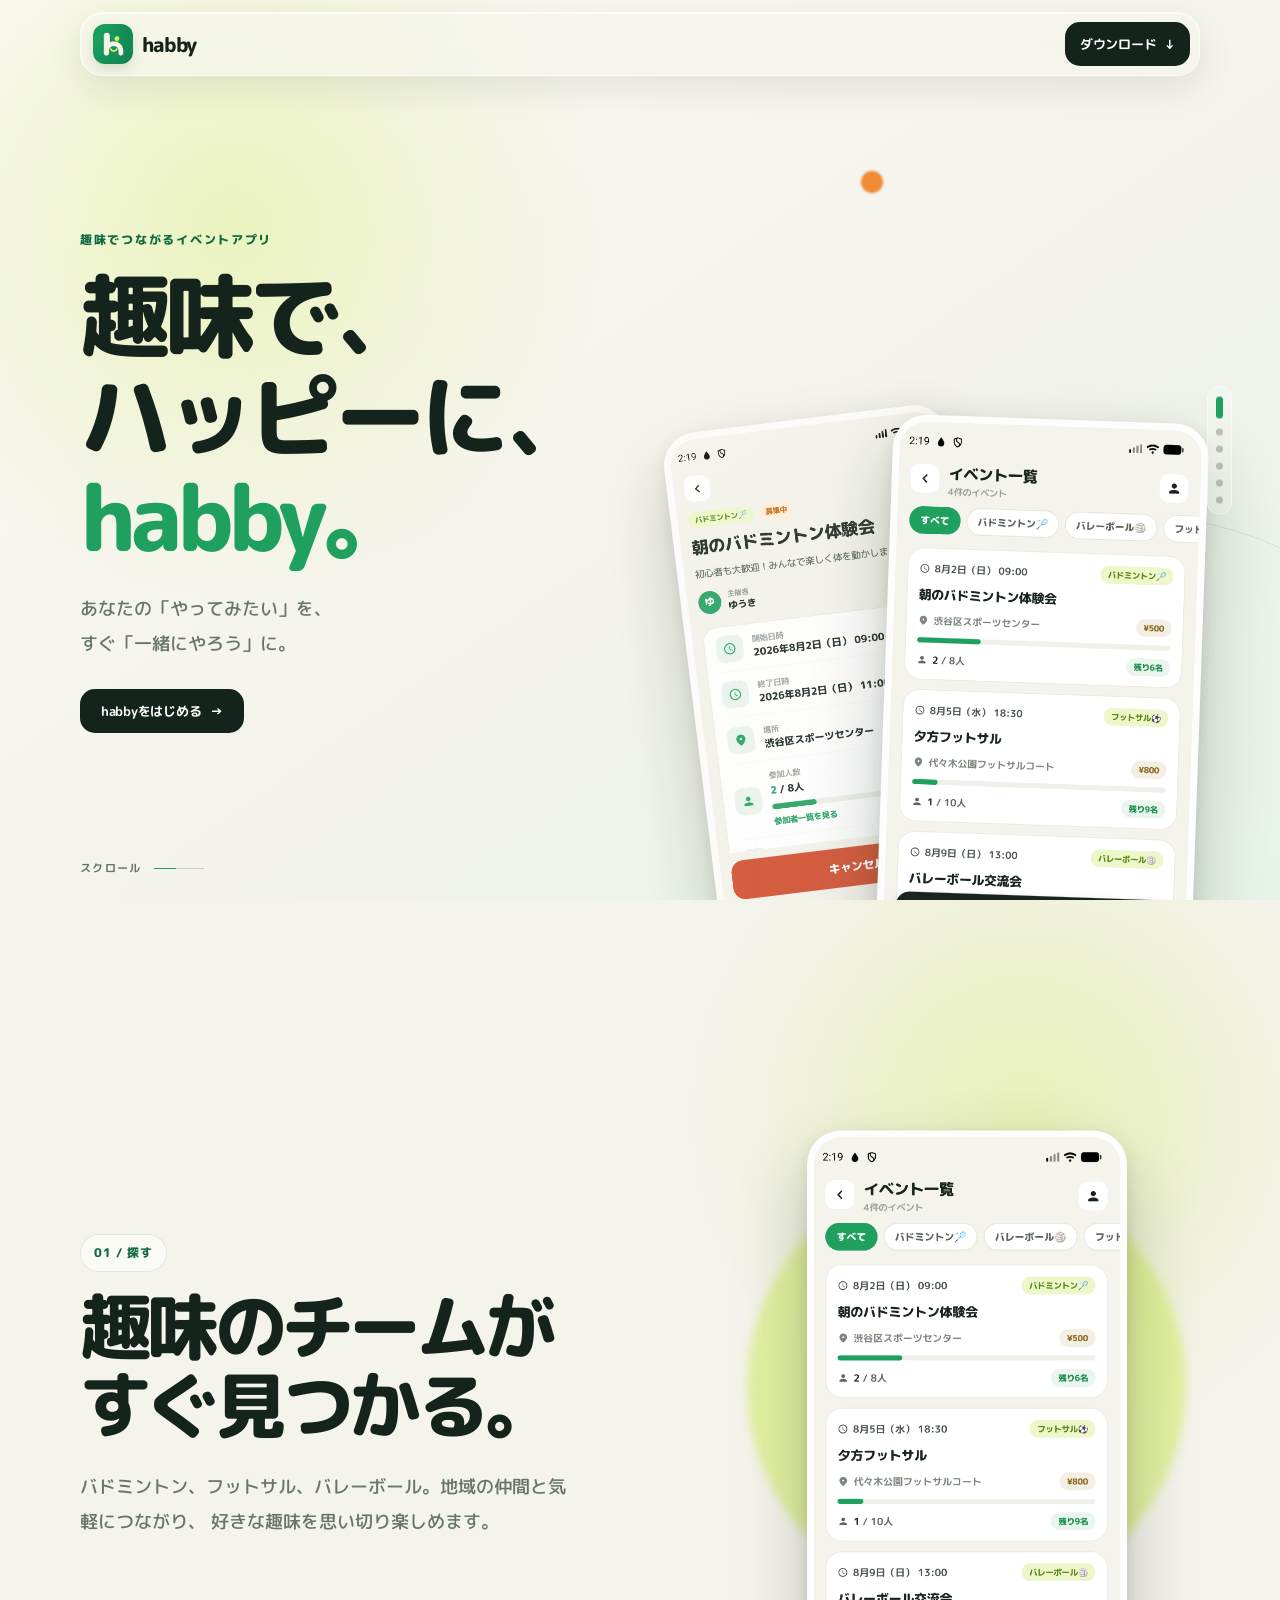
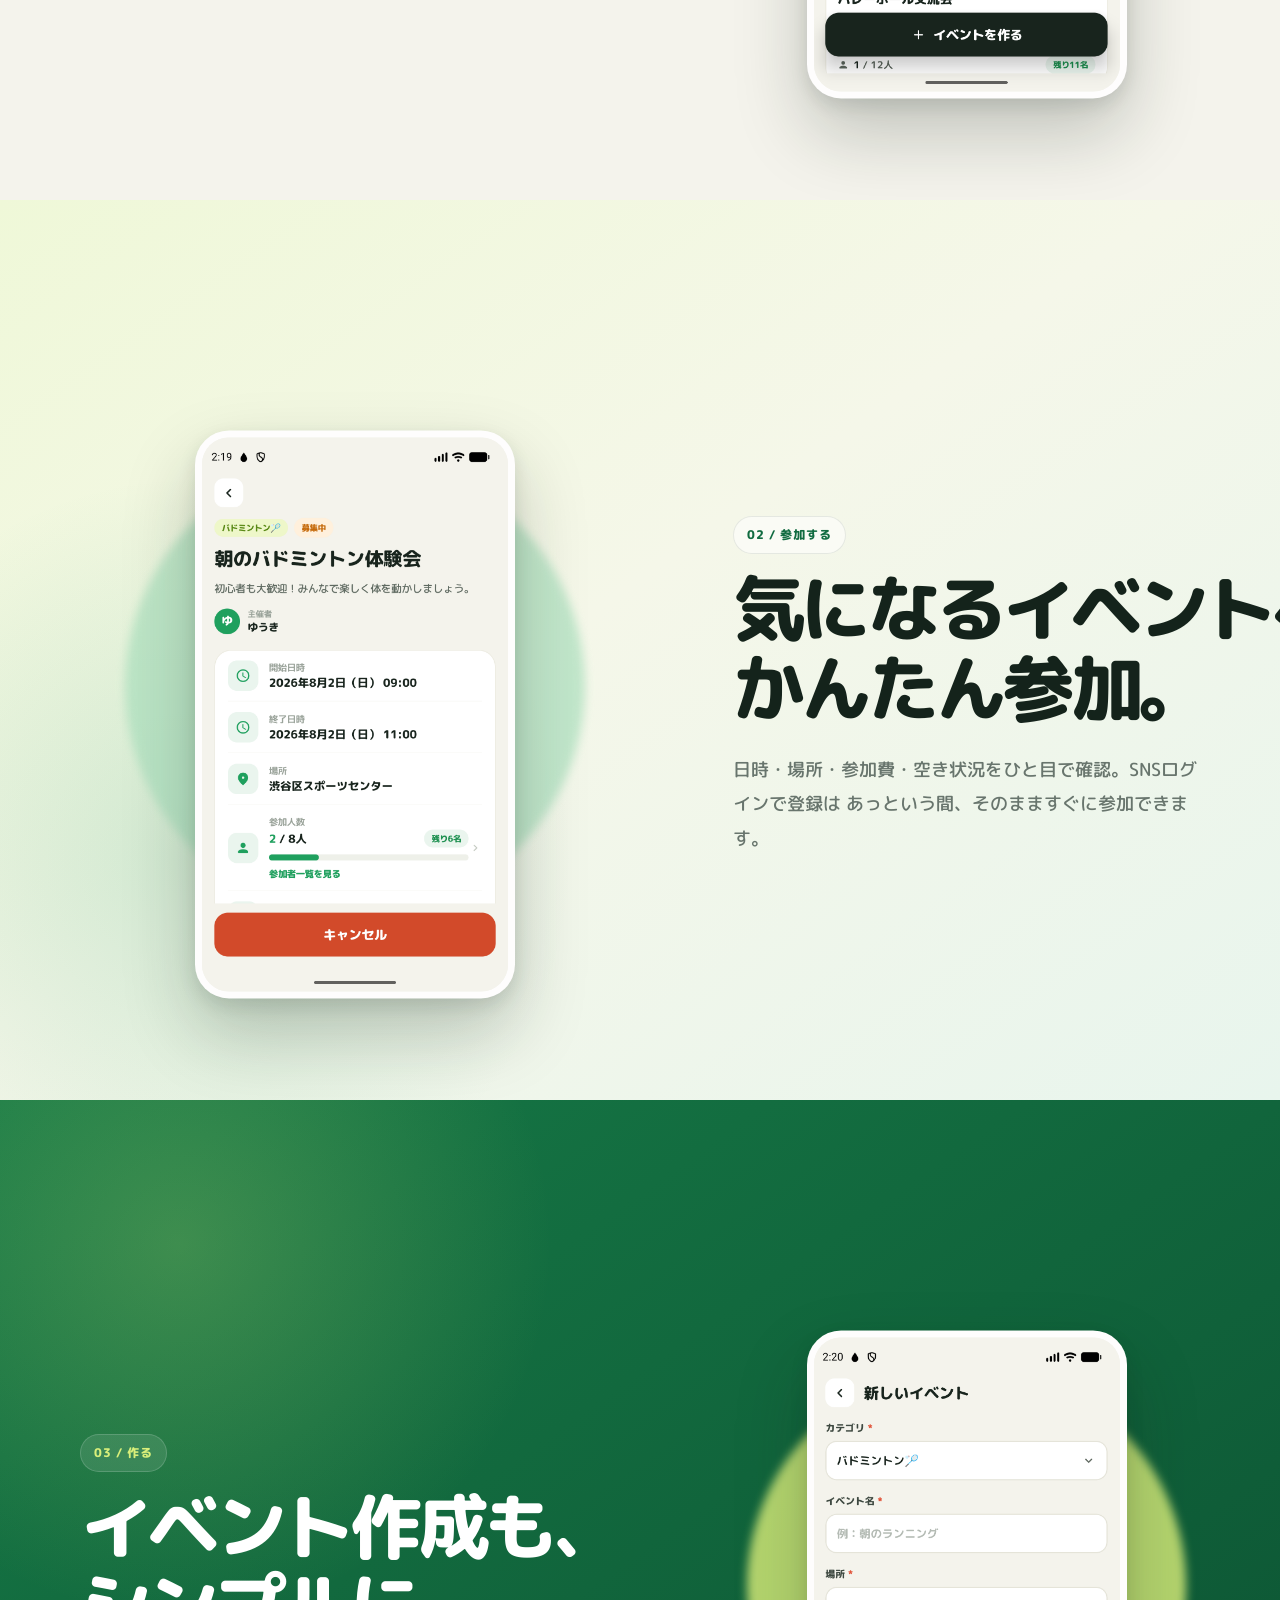
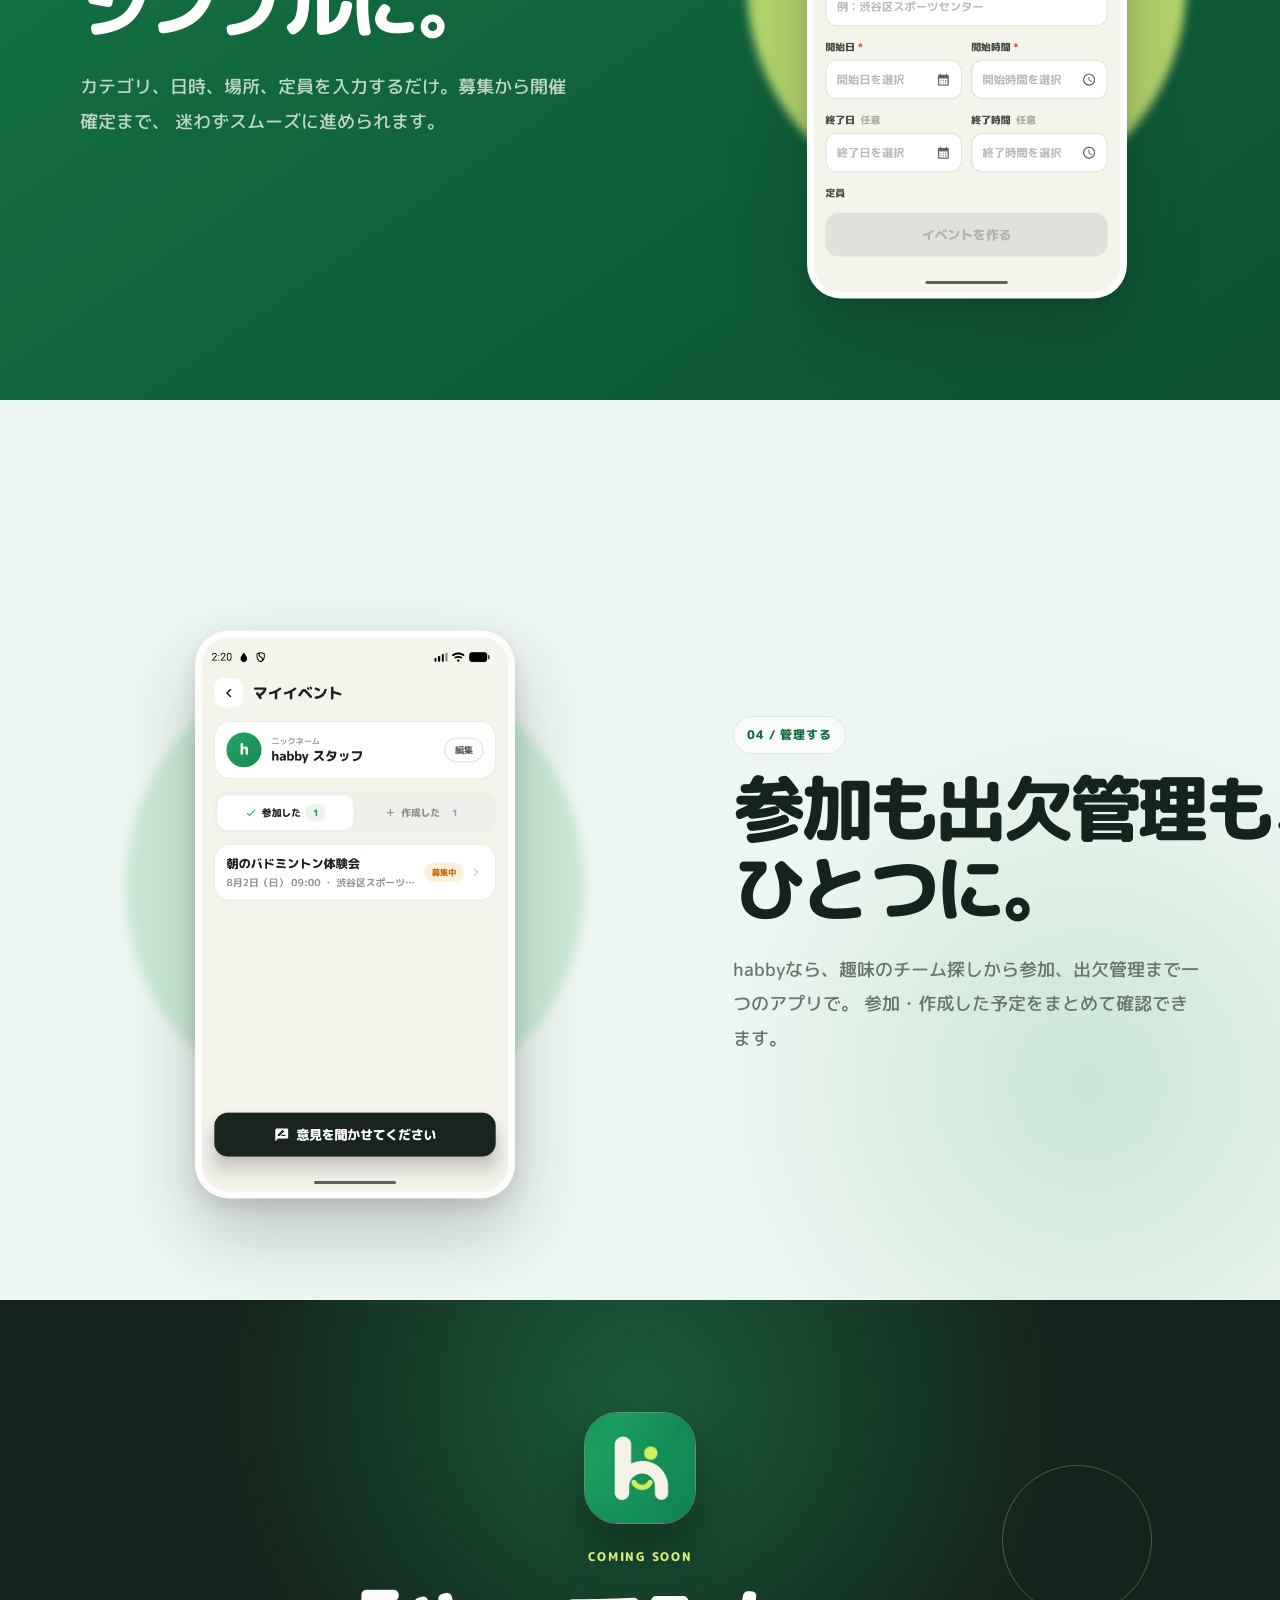
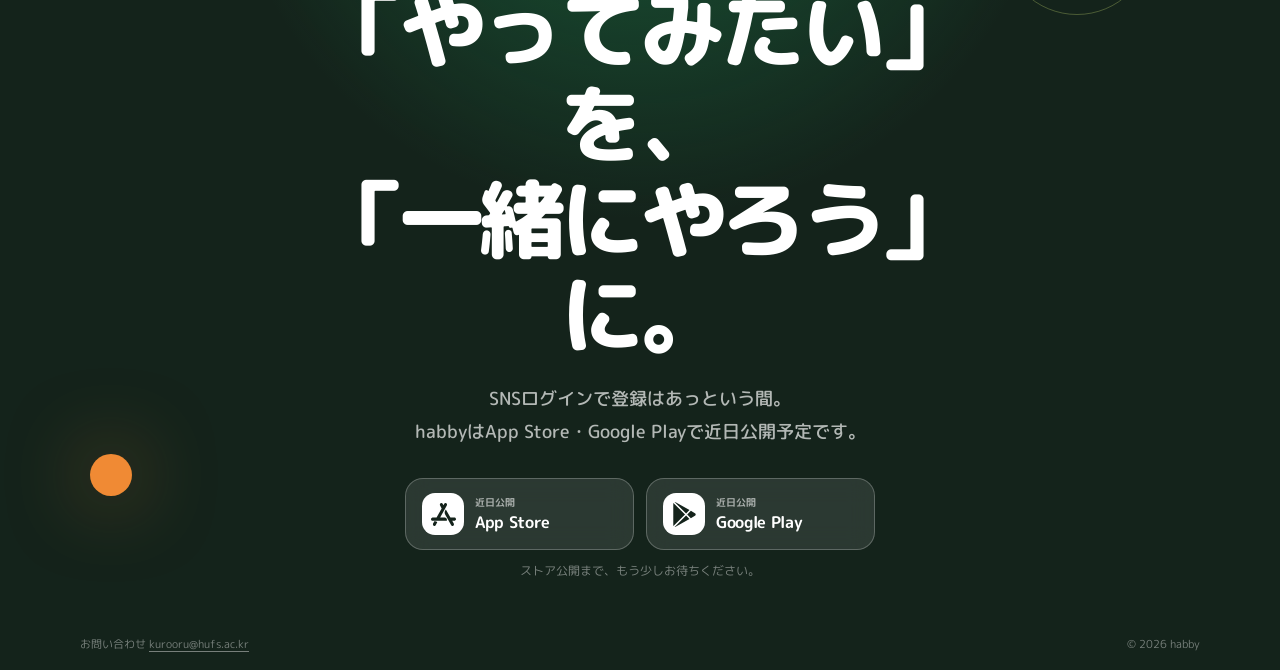
==== commit 7de22313: "fix: use consistent landing page web fonts" ====
--- a/index.html
+++ b/index.html
@@ -11,22 +11,29 @@
     <meta property="og:type" content="website" />
     <meta property="og:locale" content="ja_JP" />
     <meta property="og:site_name" content="habby" />
-    <meta property="og:title" content="趣味で、ハッピーに、habby。" />
+    <meta property="og:title" content="Habby - 仲間探しアプリ" />
     <meta
       property="og:description"
-      content="あなたの「やってみたい」を、すぐ「一緒にやろう」に。"
+      content="趣味で、ハッピーに、habby。"
     />
     <meta property="og:url" content="https://habby-org.github.io/" />
-    <meta property="og:image" content="https://habby-org.github.io/assets/og-v2.png" />
+    <meta property="og:image" content="https://habby-org.github.io/assets/og-v3.png" />
     <meta name="twitter:card" content="summary_large_image" />
-    <meta name="twitter:title" content="趣味で、ハッピーに、habby。" />
+    <meta name="twitter:title" content="Habby - 仲間探しアプリ" />
     <meta
       name="twitter:description"
-      content="あなたの「やってみたい」を、すぐ「一緒にやろう」に。"
-    />
-    <meta name="twitter:image" content="https://habby-org.github.io/assets/og-v2.png" />
+      content="趣味で、ハッピーに、habby。"
+    />
+    <meta name="twitter:image" content="https://habby-org.github.io/assets/og-v3.png" />
     <link rel="icon" href="./assets/habby-icon.png" />
     <link rel="apple-touch-icon" href="./assets/habby-icon.png" />
+    <link
+      rel="preload"
+      href="./assets/fonts/m-plus-rounded-1c-800.woff2"
+      as="font"
+      type="font/woff2"
+      crossorigin
+    />
     <link rel="stylesheet" href="./styles.css" />
     <title>趣味で、ハッピーに、habby。</title>
   </head>
--- a/styles.css
+++ b/styles.css
@@ -1,3 +1,35 @@
+@font-face {
+  font-family: "M PLUS Rounded 1c";
+  font-style: normal;
+  font-weight: 400;
+  font-display: swap;
+  src: url("./assets/fonts/m-plus-rounded-1c-400.woff2") format("woff2");
+}
+
+@font-face {
+  font-family: "M PLUS Rounded 1c";
+  font-style: normal;
+  font-weight: 500;
+  font-display: swap;
+  src: url("./assets/fonts/m-plus-rounded-1c-500.woff2") format("woff2");
+}
+
+@font-face {
+  font-family: "M PLUS Rounded 1c";
+  font-style: normal;
+  font-weight: 700;
+  font-display: swap;
+  src: url("./assets/fonts/m-plus-rounded-1c-700.woff2") format("woff2");
+}
+
+@font-face {
+  font-family: "M PLUS Rounded 1c";
+  font-style: normal;
+  font-weight: 800;
+  font-display: swap;
+  src: url("./assets/fonts/m-plus-rounded-1c-800.woff2") format("woff2");
+}
+
 :root {
   --cream: #f4f3ec;
   --cream-deep: #e8e6da;
@@ -36,8 +68,8 @@
   background: var(--cream);
   color: var(--ink);
   font-family:
-    -apple-system, BlinkMacSystemFont, "Hiragino Sans", "Yu Gothic", "YuGothic",
-    "Noto Sans JP", sans-serif;
+    "M PLUS Rounded 1c", -apple-system, BlinkMacSystemFont, "Hiragino Sans",
+    "Yu Gothic", "YuGothic", "Noto Sans JP", sans-serif;
   font-synthesis: none;
   text-rendering: optimizeLegibility;
   -webkit-font-smoothing: antialiased;
@@ -111,7 +143,7 @@
 
 .brand__name {
   font-size: 1.28rem;
-  font-weight: 850;
+  font-weight: 800;
   letter-spacing: -0.04em;
 }
 
@@ -128,7 +160,7 @@
   color: var(--white);
   cursor: pointer;
   font-size: 0.82rem;
-  font-weight: 750;
+  font-weight: 700;
   letter-spacing: -0.02em;
   transition:
     transform 180ms ease,
@@ -197,6 +229,7 @@
 .hero {
   display: grid;
   align-items: center;
+  isolation: isolate;
   padding:
     calc(var(--topbar-height) + max(48px, env(safe-area-inset-top)))
     max(24px, calc((100vw - var(--content-width)) / 2))
@@ -236,7 +269,7 @@
 .feature h2,
 .download h2 {
   margin: 0;
-  font-weight: 850;
+  font-weight: 800;
   letter-spacing: -0.065em;
   line-height: 1.11;
   word-break: keep-all;
@@ -254,7 +287,7 @@
   margin: 24px 0 0;
   color: var(--muted);
   font-size: clamp(0.98rem, 1.7vw, 1.15rem);
-  font-weight: 550;
+  font-weight: 500;
   line-height: 1.9;
 }
 
@@ -270,6 +303,7 @@
   bottom: -9vh;
   width: min(43vw, 510px);
   height: min(78vh, 780px);
+  pointer-events: none;
 }
 
 .phone {
@@ -344,7 +378,7 @@
   gap: 12px;
   color: var(--muted);
   font-size: 0.68rem;
-  font-weight: 750;
+  font-weight: 700;
   letter-spacing: 0.12em;
   text-decoration: none;
 }
@@ -428,7 +462,7 @@
   margin: 23px 0 0;
   color: var(--muted);
   font-size: clamp(0.98rem, 1.6vw, 1.14rem);
-  font-weight: 540;
+  font-weight: 500;
   line-height: 1.9;
 }
 
@@ -551,7 +585,7 @@
   margin: 21px 0 0;
   color: rgb(255 255 255 / 68%);
   font-size: clamp(0.96rem, 1.8vw, 1.12rem);
-  font-weight: 540;
+  font-weight: 500;
   line-height: 1.85;
 }
 
@@ -616,13 +650,13 @@
   margin-bottom: 1px;
   color: rgb(255 255 255 / 58%);
   font-size: 0.62rem;
-  font-weight: 650;
+  font-weight: 700;
 }
 
 .store-button__copy strong {
   overflow: hidden;
   font-size: 0.98rem;
-  font-weight: 760;
+  font-weight: 700;
   letter-spacing: -0.02em;
   text-overflow: ellipsis;
   white-space: nowrap;
@@ -897,11 +931,22 @@
 
 @media (max-height: 710px) and (max-width: 799px) {
   .hero__description {
-    display: none;
+    margin-top: 9px;
+    font-size: 0.78rem;
+    line-height: 1.55;
+  }
+
+  .hero h1 {
+    font-size: clamp(2.1rem, 10.8vw, 2.8rem);
   }
 
   .hero__cta {
     margin-top: 14px;
+  }
+
+  .hero__visual {
+    bottom: -9svh;
+    height: 44svh;
   }
 
   .feature__copy > p:last-child {
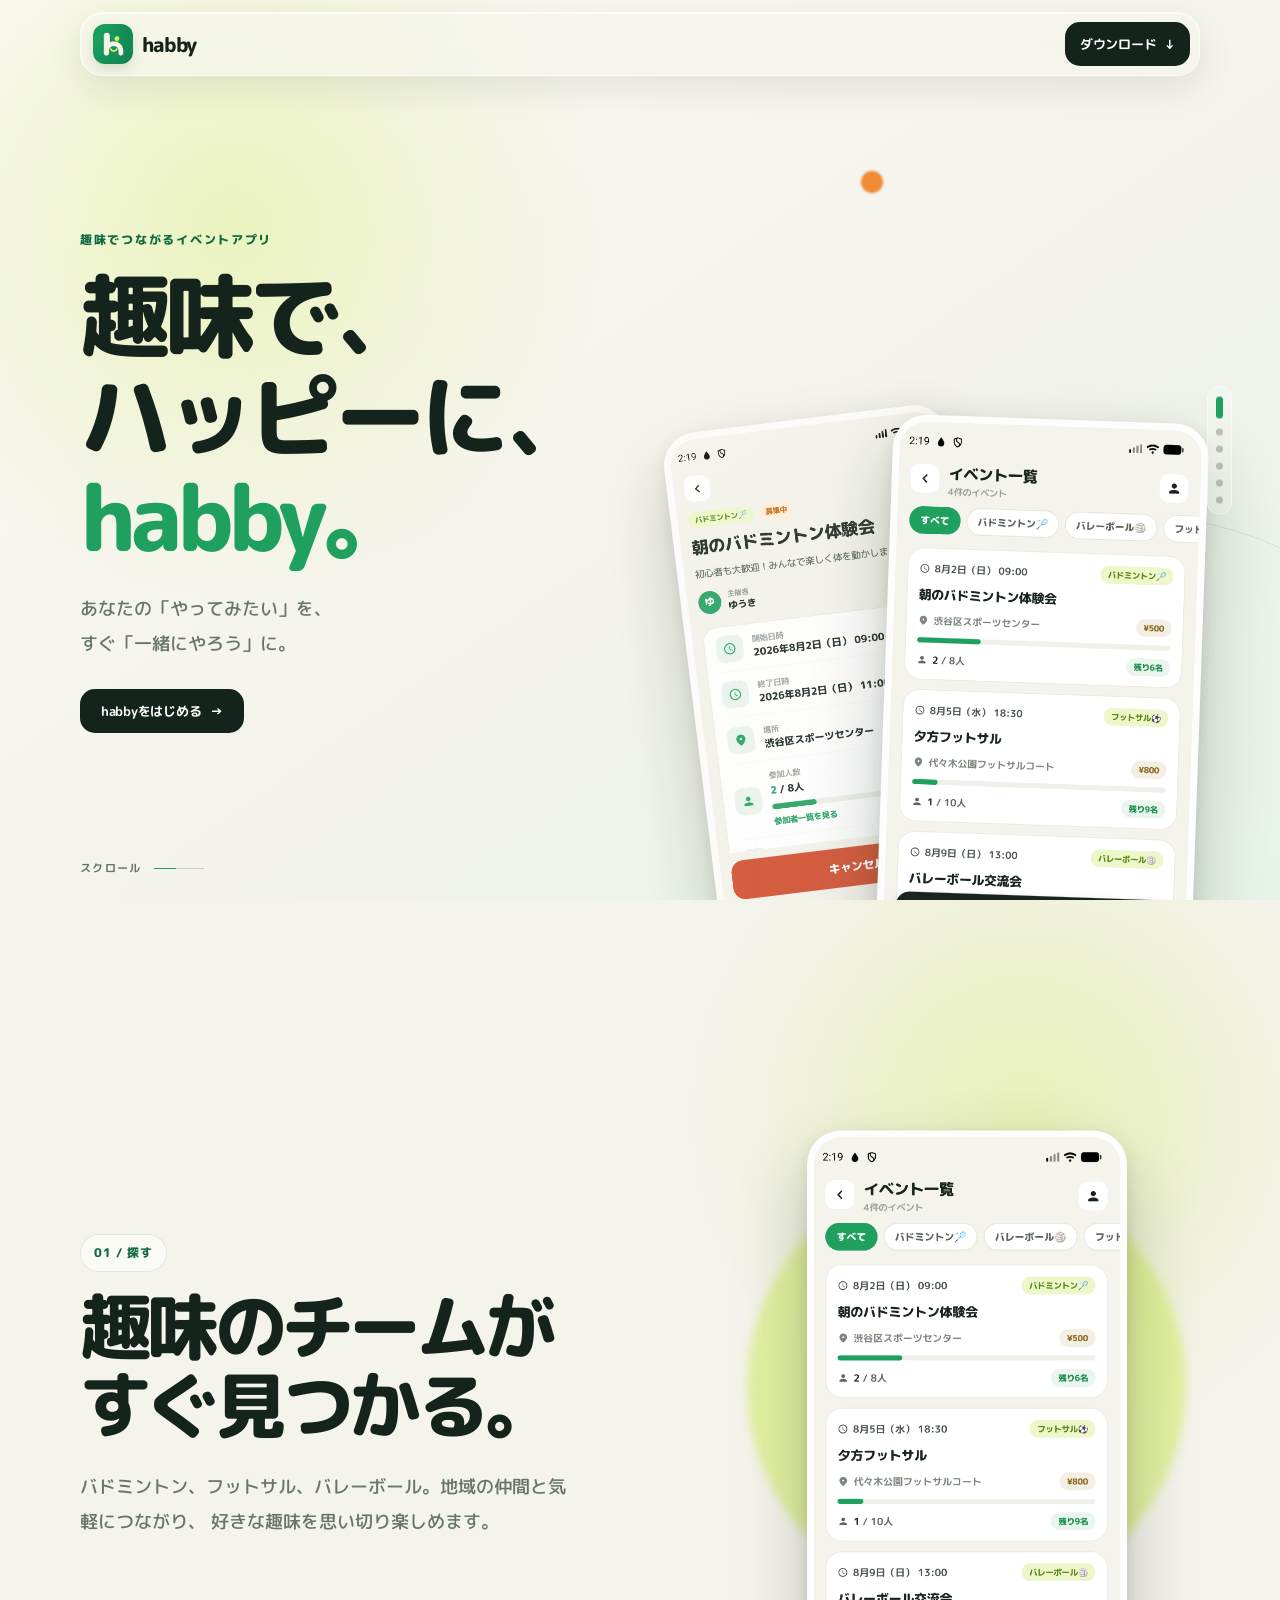
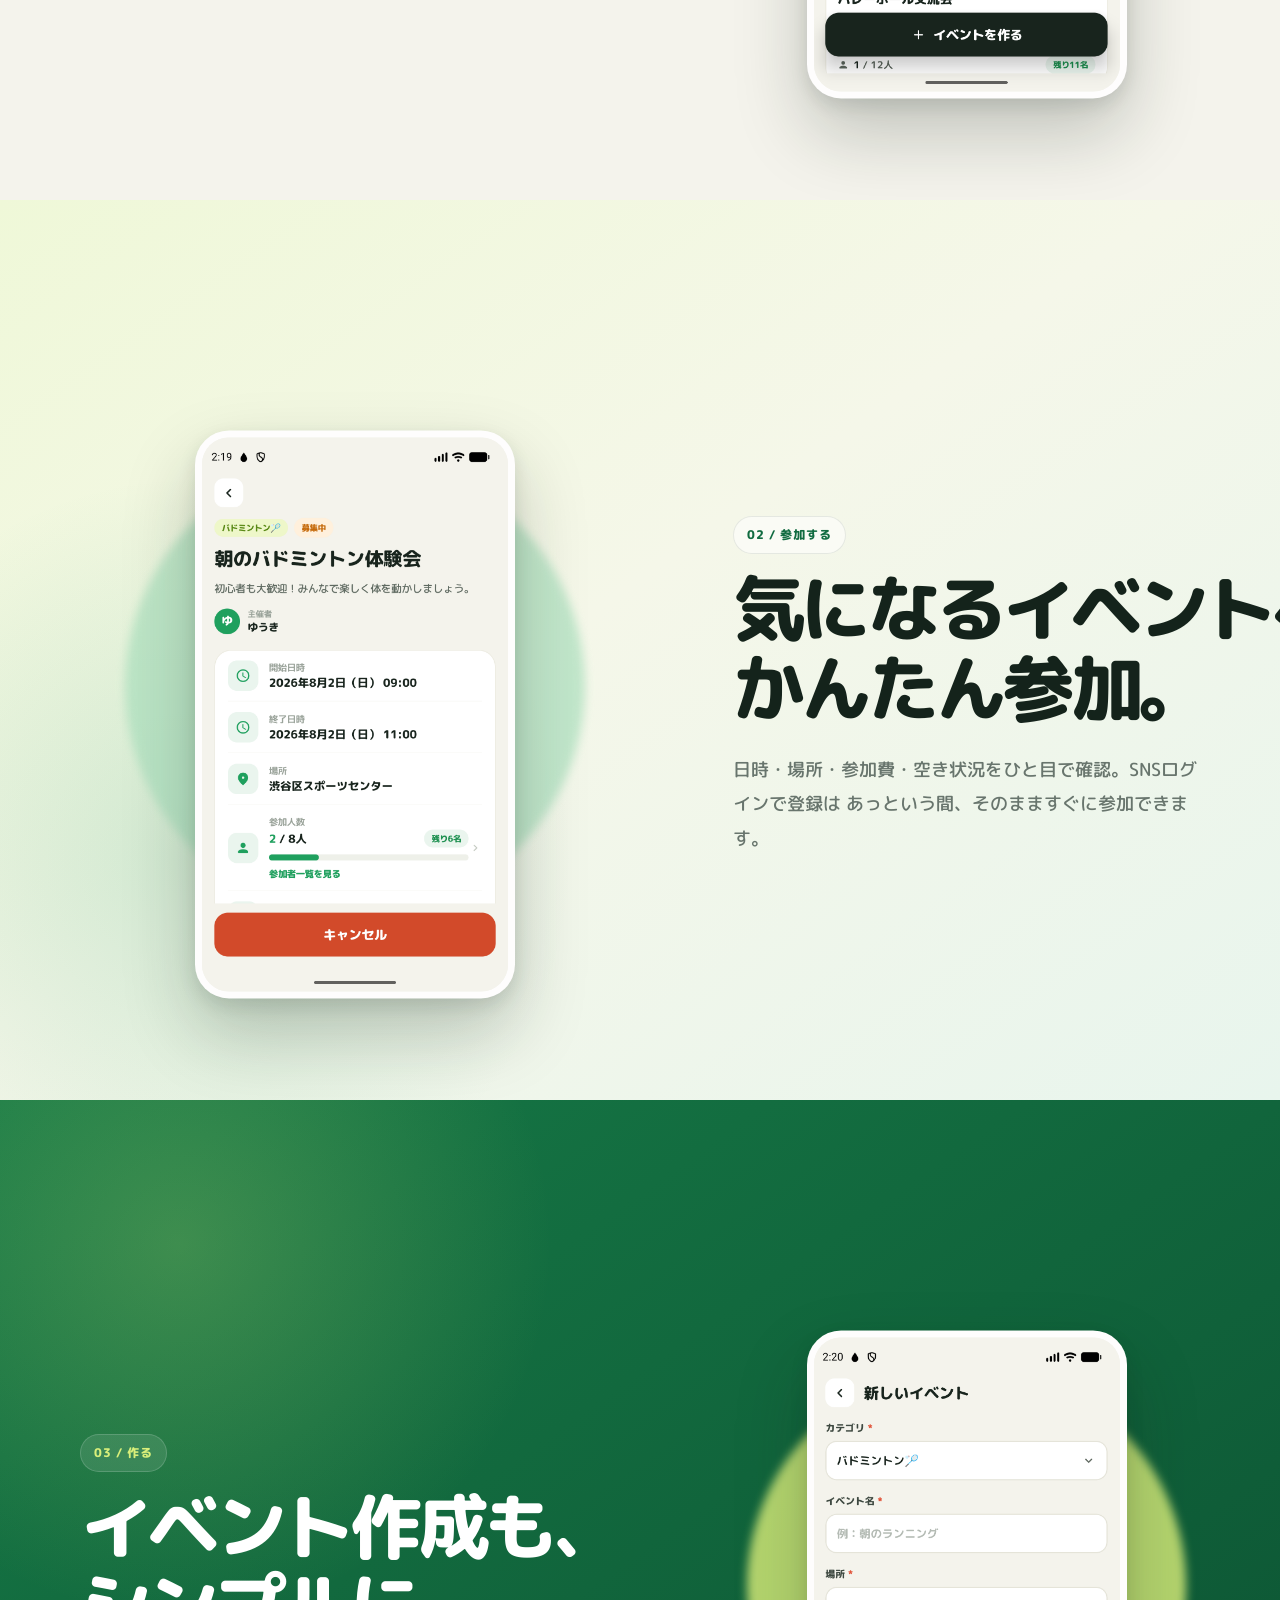
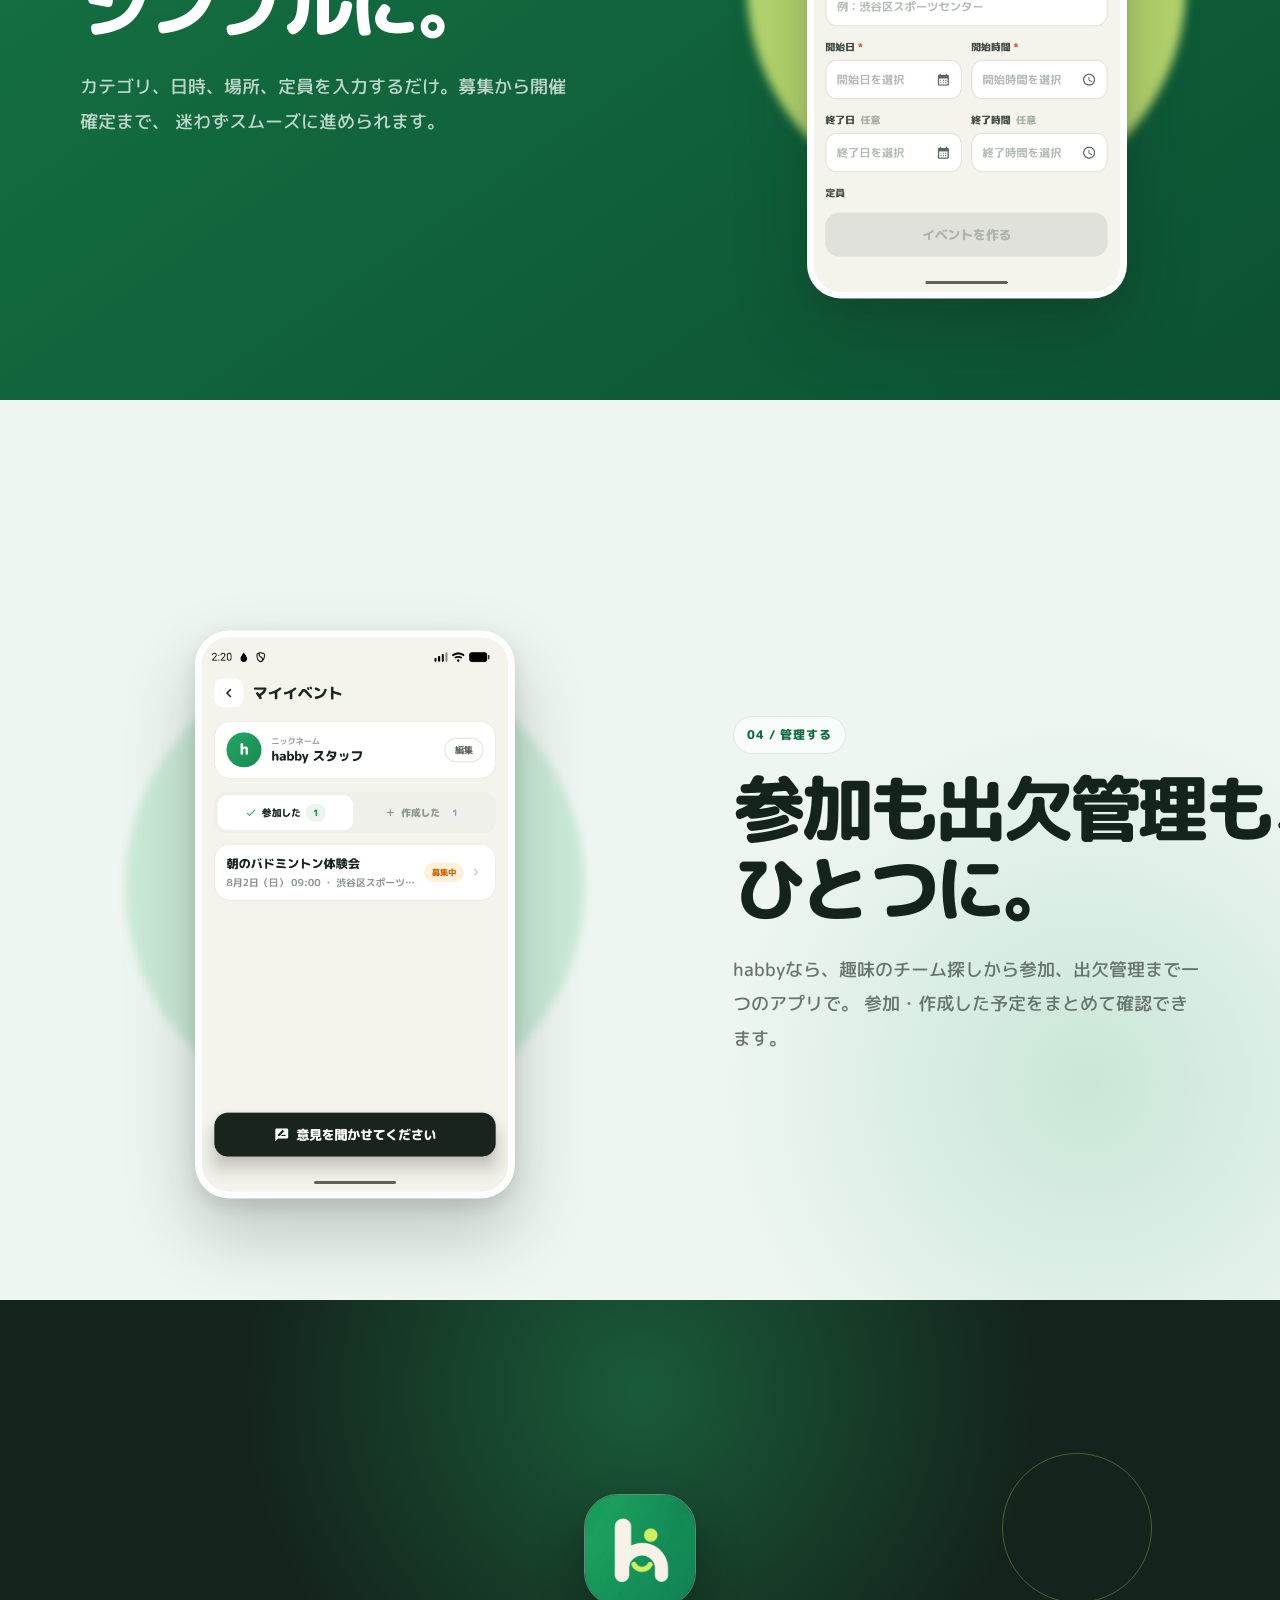
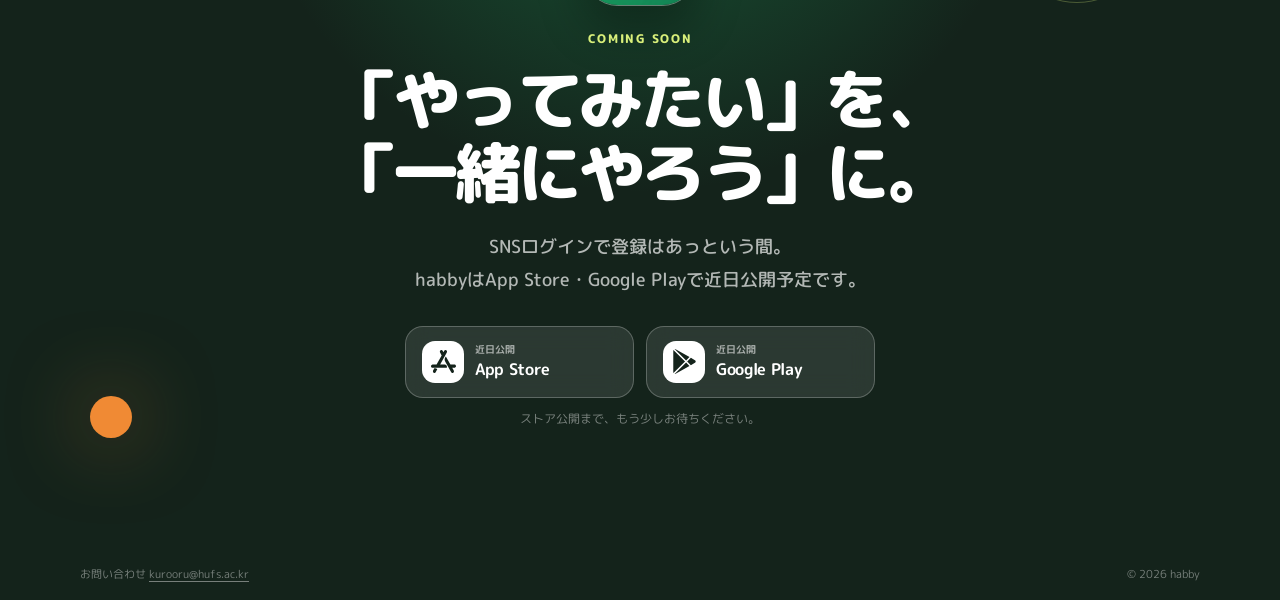
==== commit e2d3e356: "fix: prevent download headline wrapping" ====
--- a/index.html
+++ b/index.html
@@ -211,7 +211,10 @@
             height="112"
           />
           <p class="eyebrow eyebrow--light">COMING SOON</p>
-          <h2>「やってみたい」を、<br />「一緒にやろう」に。</h2>
+          <h2>
+            <span class="download__headline-line">「やってみたい」を、</span><br />
+            <span class="download__headline-line">「一緒にやろう」に。</span>
+          </h2>
           <p class="download__description">
             SNSログインで登録はあっという間。<br />
             habbyはApp Store・Google Playで近日公開予定です。
--- a/styles.css
+++ b/styles.css
@@ -578,7 +578,12 @@
 }
 
 .download h2 {
-  font-size: clamp(2.55rem, 7vw, 5.35rem);
+  font-size: clamp(2rem, 6.2vw, 4.1rem);
+}
+
+.download__headline-line {
+  display: inline-block;
+  white-space: nowrap;
 }
 
 .download__description {
@@ -890,7 +895,7 @@
   }
 
   .download h2 {
-    font-size: clamp(2.45rem, 12vw, 4rem);
+    font-size: clamp(1.8rem, 9vw, 2.75rem);
   }
 
   .download__description {
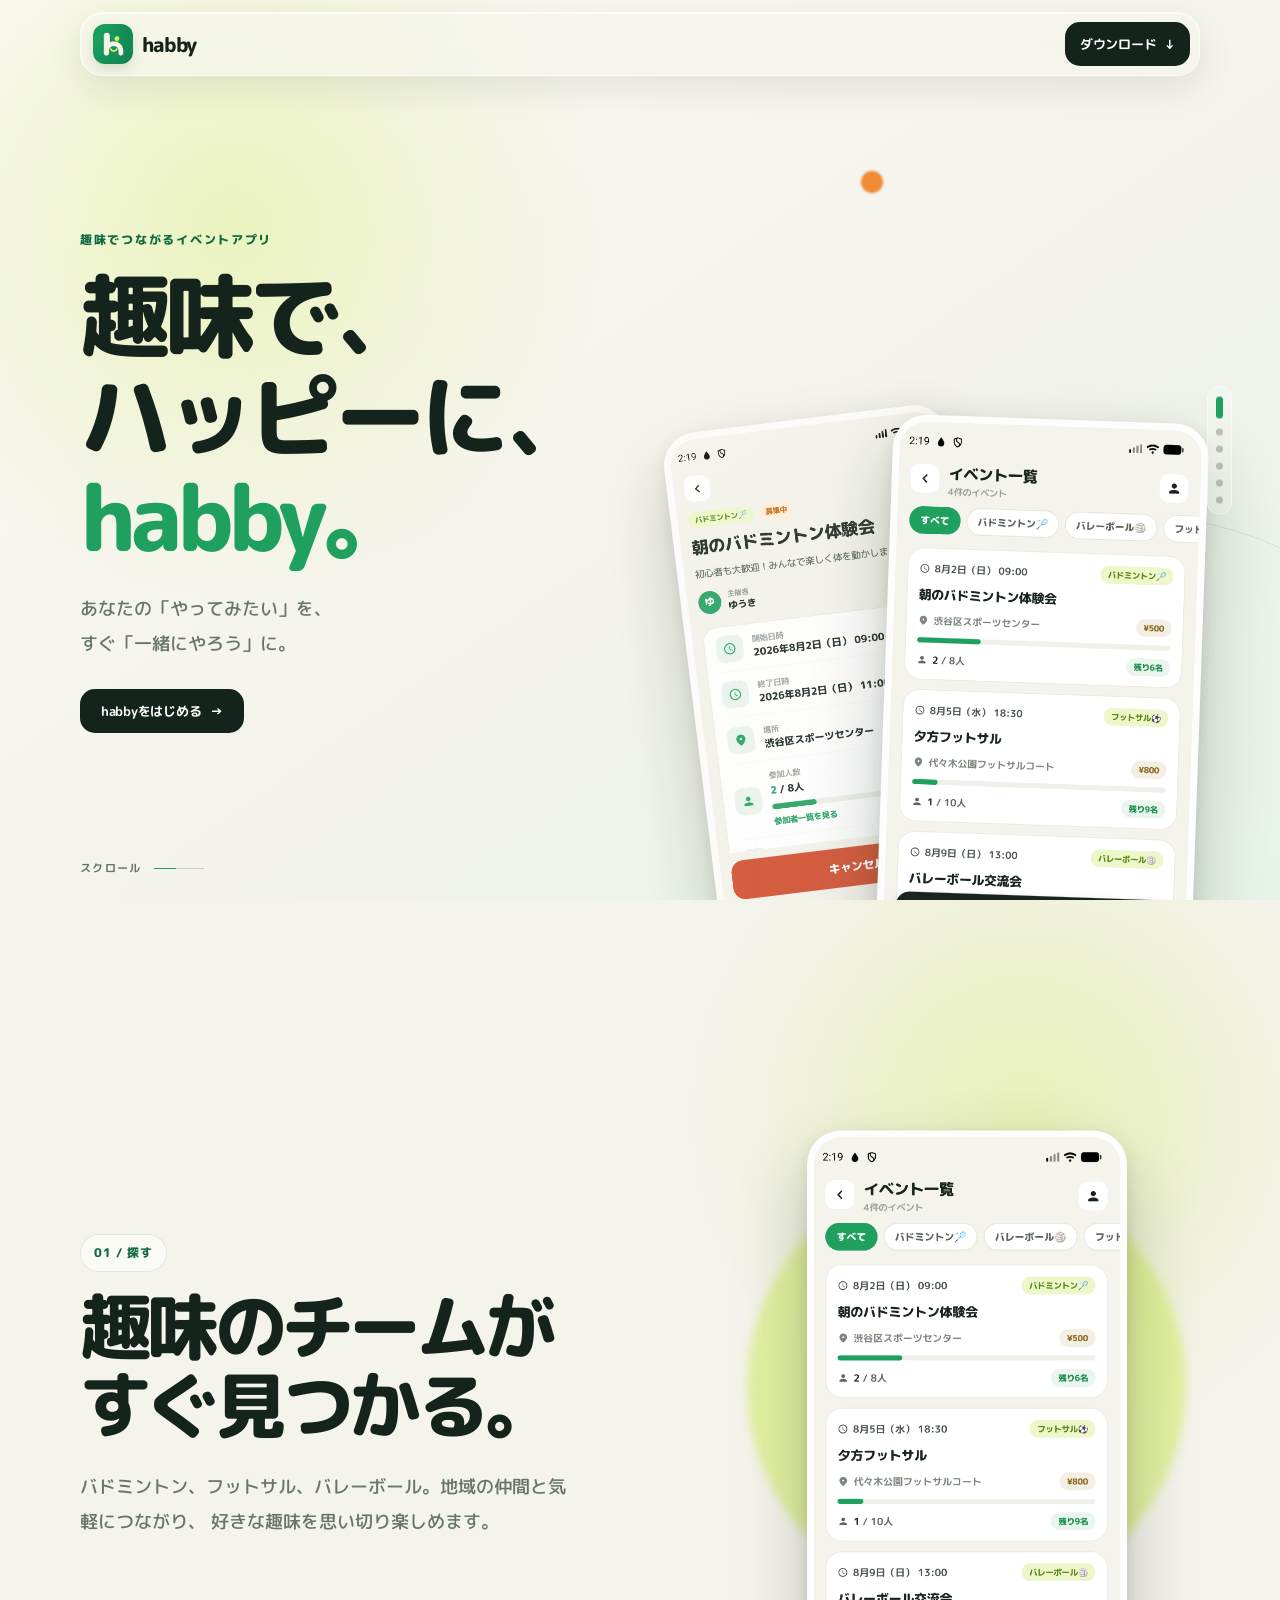
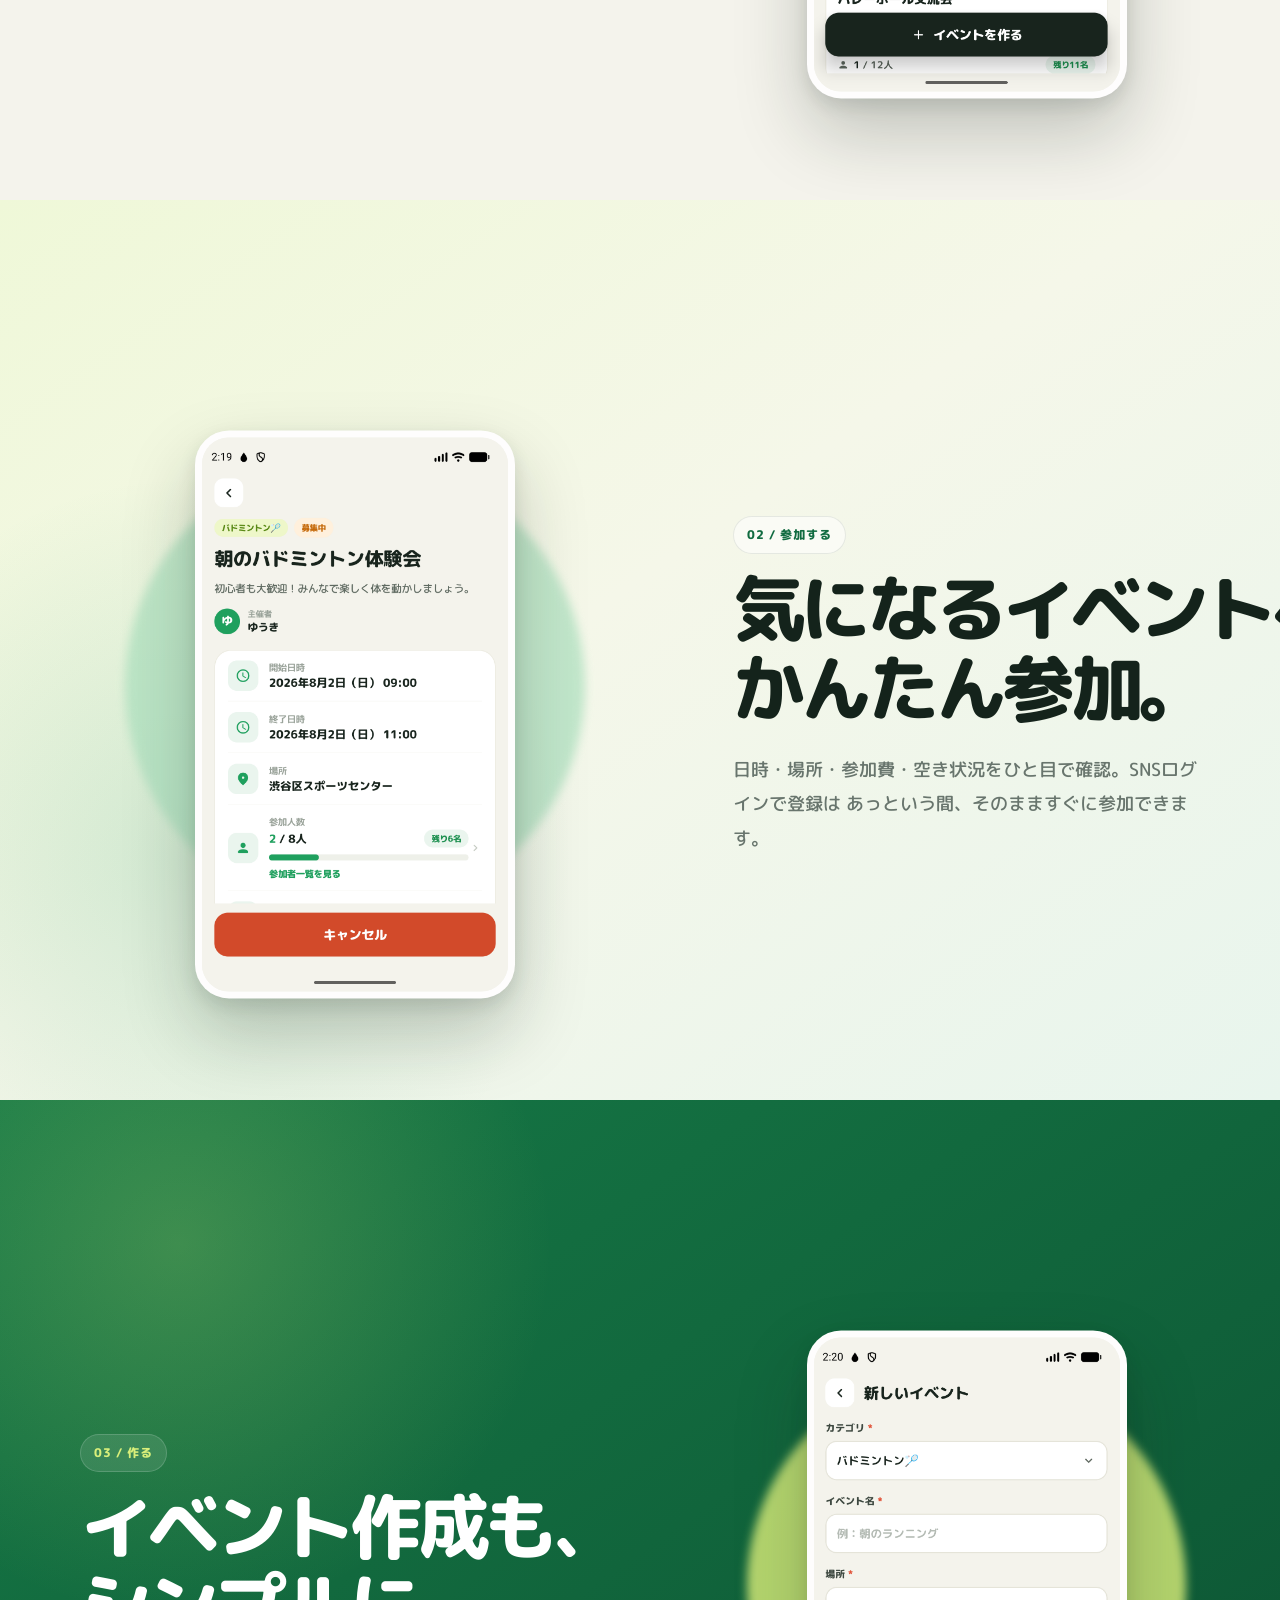
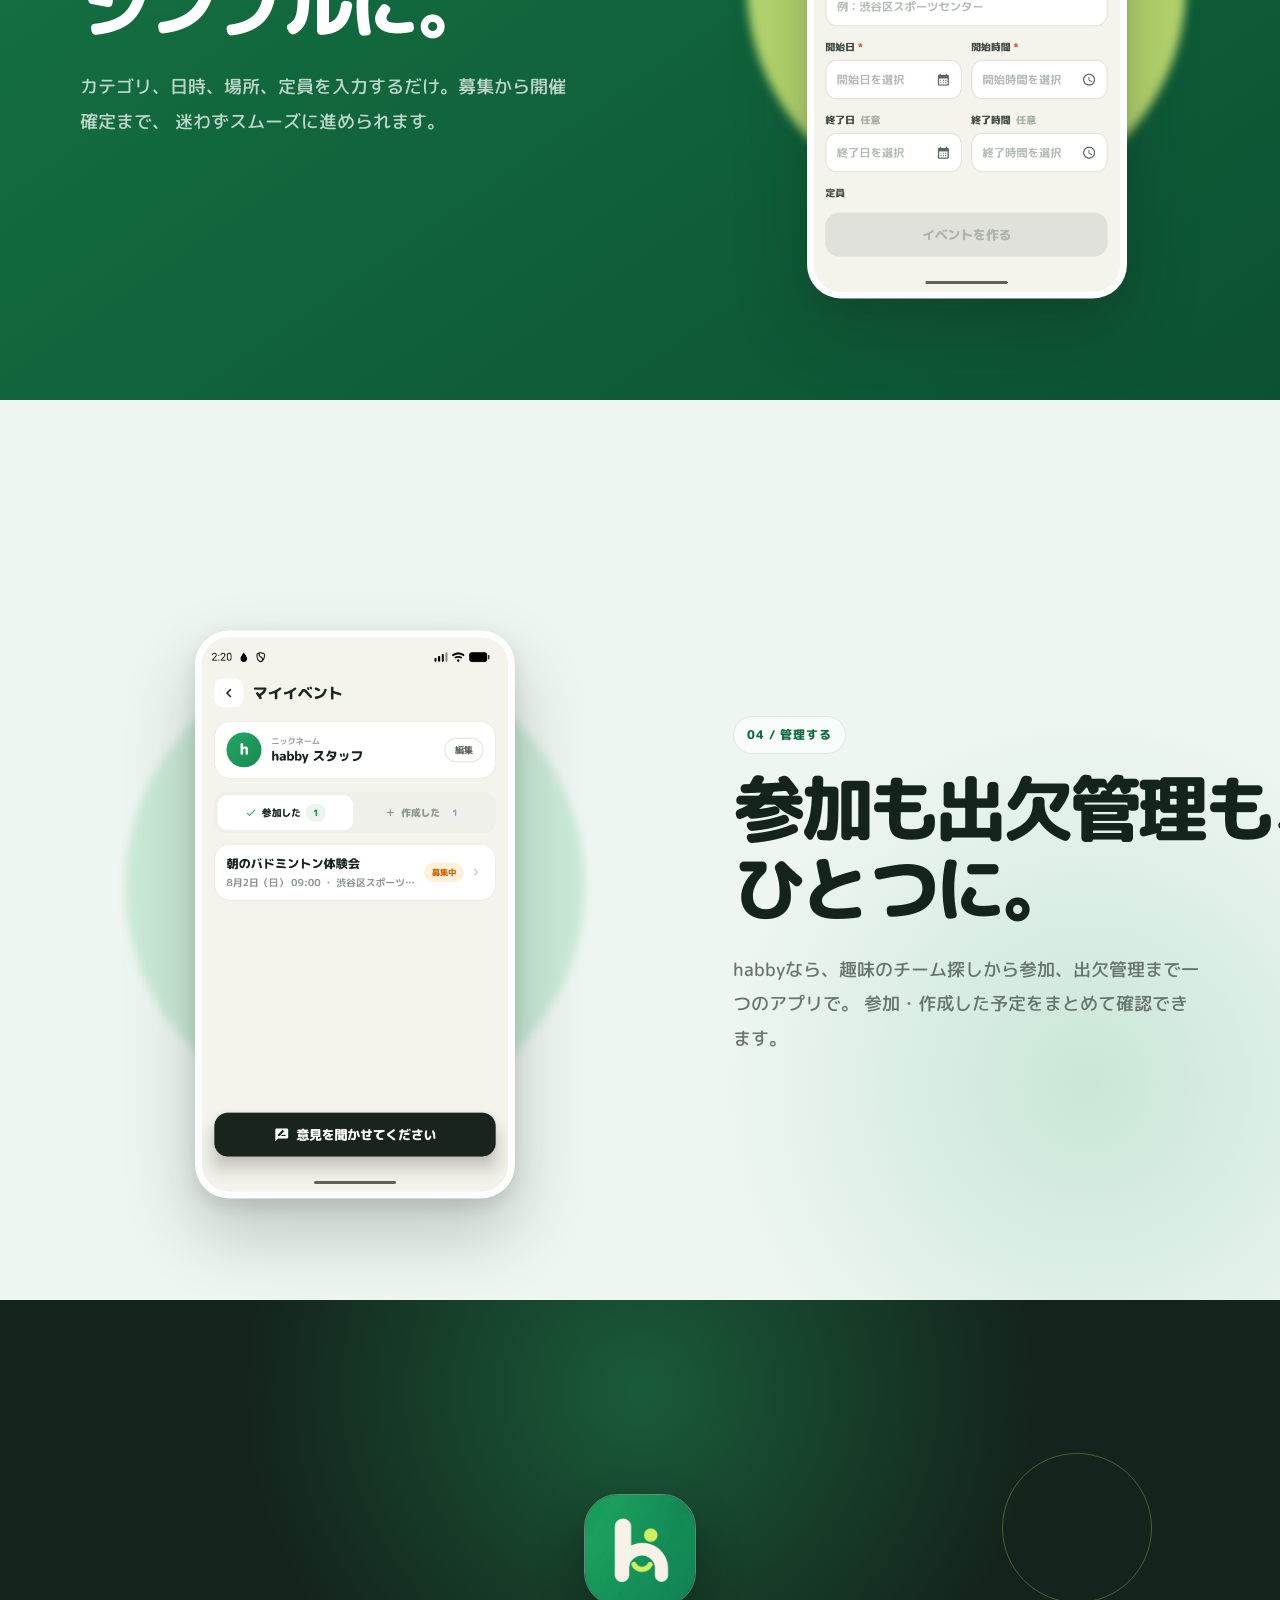
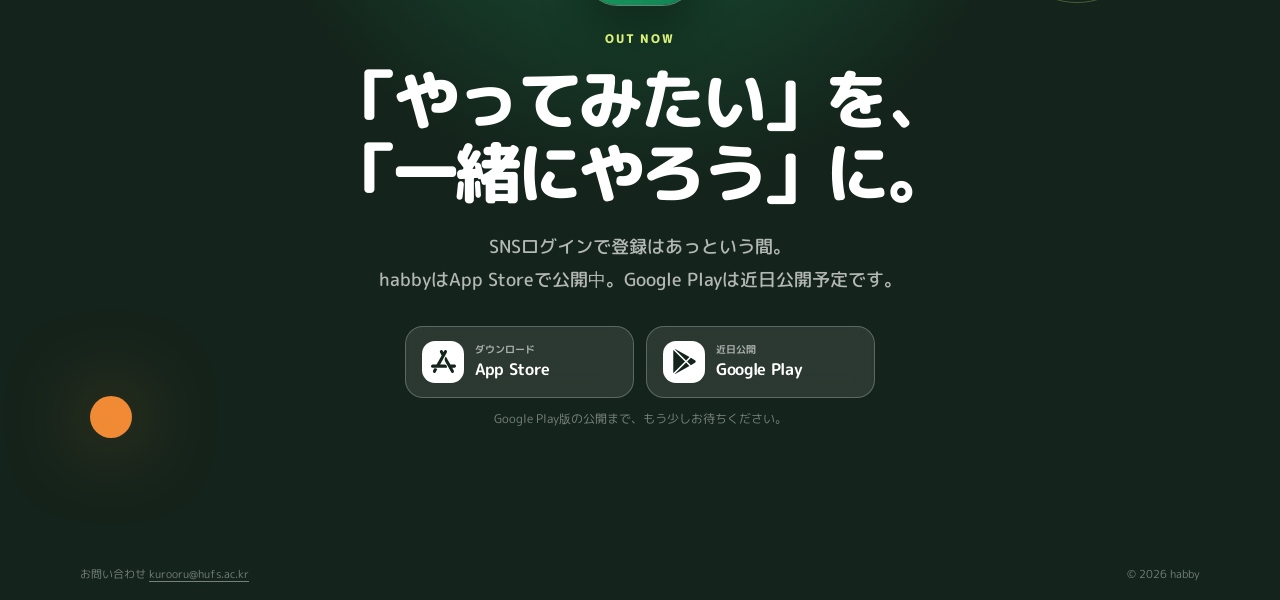
==== commit ffe76861: "feat: link App Store button to live listing App Store 出시 완료에 따라 다운로드 섹션의 App Store 버튼을 실제 스토어 링크(htt" ====
--- a/index.html
+++ b/index.html
@@ -210,26 +210,32 @@
             width="112"
             height="112"
           />
-          <p class="eyebrow eyebrow--light">COMING SOON</p>
+          <p class="eyebrow eyebrow--light">OUT NOW</p>
           <h2>
             <span class="download__headline-line">「やってみたい」を、</span><br />
             <span class="download__headline-line">「一緒にやろう」に。</span>
           </h2>
           <p class="download__description">
             SNSログインで登録はあっという間。<br />
-            habbyはApp Store・Google Playで近日公開予定です。
+            habbyはApp Storeで公開中。Google Playは近日公開予定です。
           </p>
 
           <div class="store-buttons" aria-describedby="store-status">
-            <button class="store-button" type="button" data-coming-soon>
+            <a
+              class="store-button"
+              href="https://apps.apple.com/us/app/habby/id6790799084"
+              target="_blank"
+              rel="noopener"
+              aria-label="App Storeでhabbyをダウンロード"
+            >
               <span class="store-button__platform" aria-hidden="true">
                 <img src="./assets/app-store.svg" alt="" width="25" height="25" />
               </span>
               <span class="store-button__copy">
-                <small>近日公開</small>
+                <small>ダウンロード</small>
                 <strong>App Store</strong>
               </span>
-            </button>
+            </a>
             <button class="store-button" type="button" data-coming-soon>
               <span class="store-button__platform" aria-hidden="true">
                 <img src="./assets/google-play.svg" alt="" width="25" height="25" />
@@ -241,7 +247,7 @@
             </button>
           </div>
           <p id="store-status" class="store-status" role="status" aria-live="polite">
-            ストア公開まで、もう少しお待ちください。
+            Google Play版の公開まで、もう少しお待ちください。
           </p>
         </div>
 
--- a/styles.css
+++ b/styles.css
@@ -613,6 +613,7 @@
   color: var(--white);
   cursor: pointer;
   text-align: left;
+  text-decoration: none;
   transition:
     background-color 180ms ease,
     transform 180ms ease,
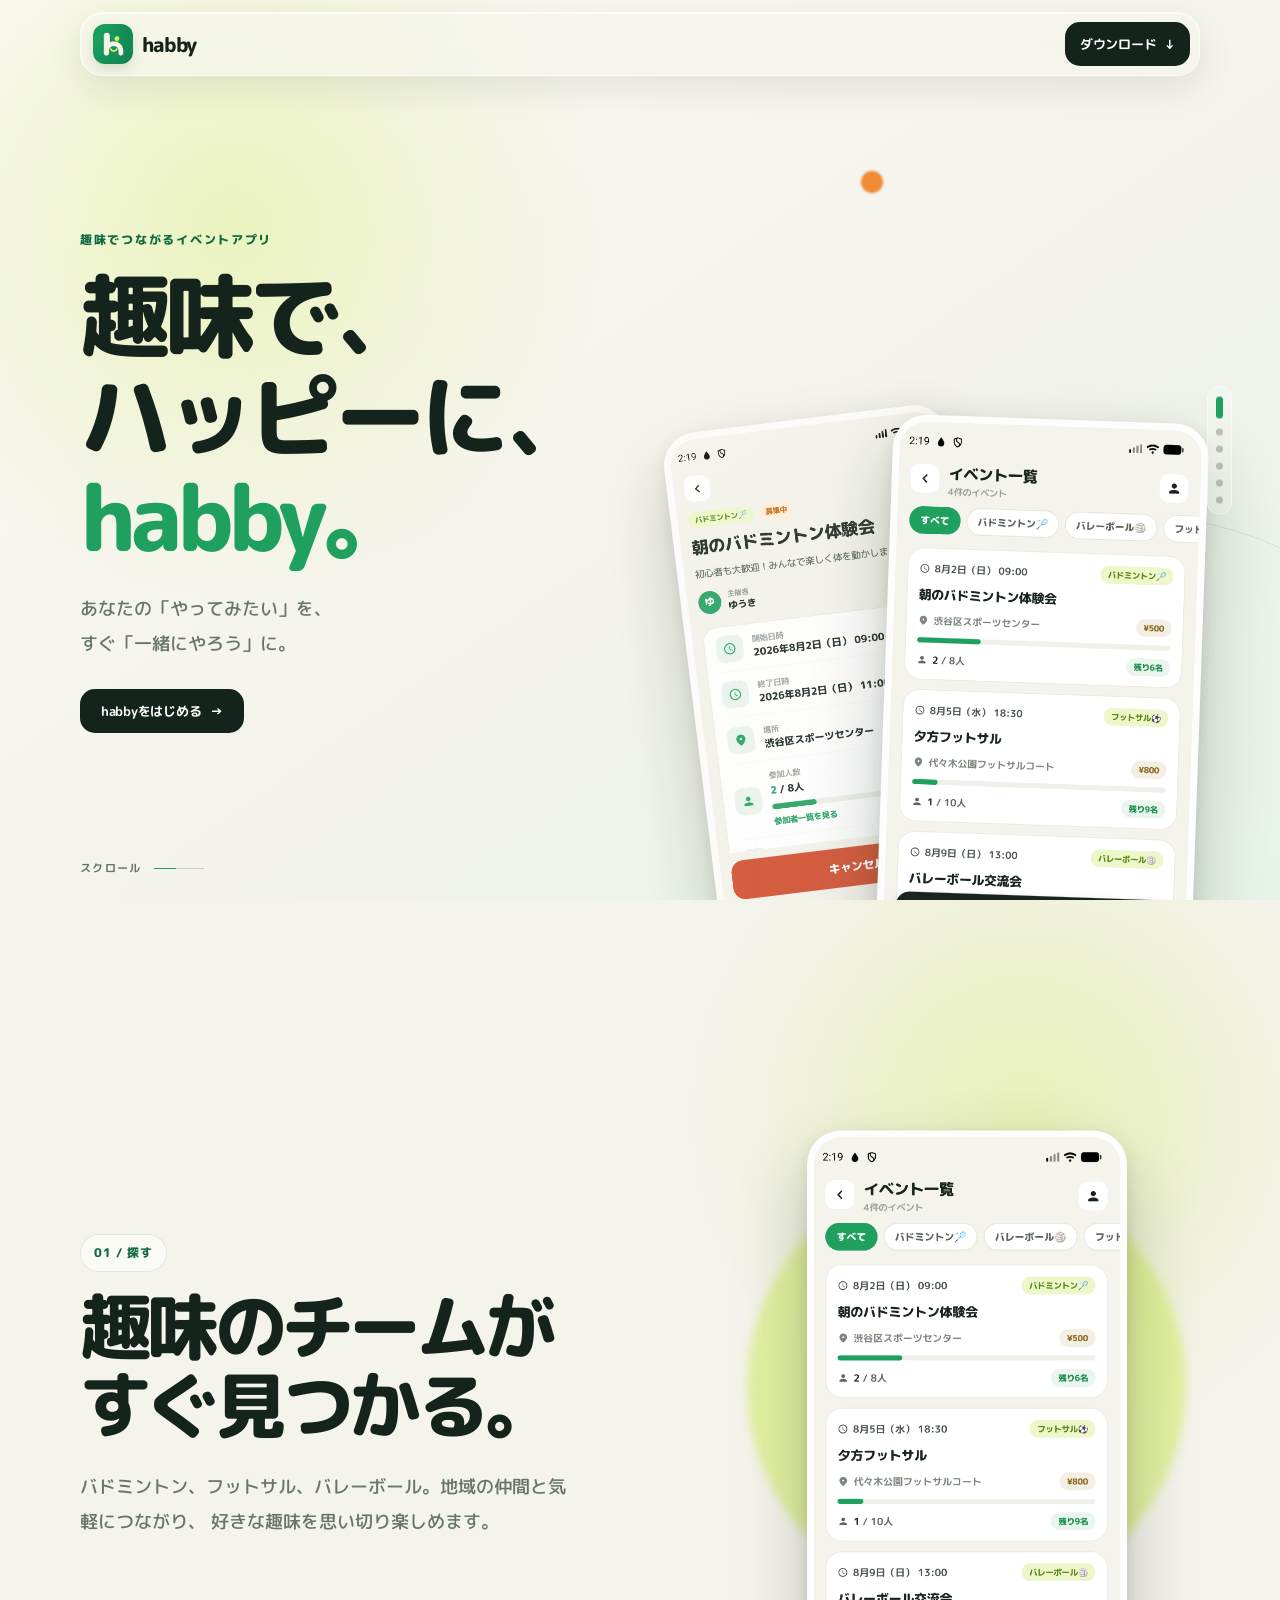
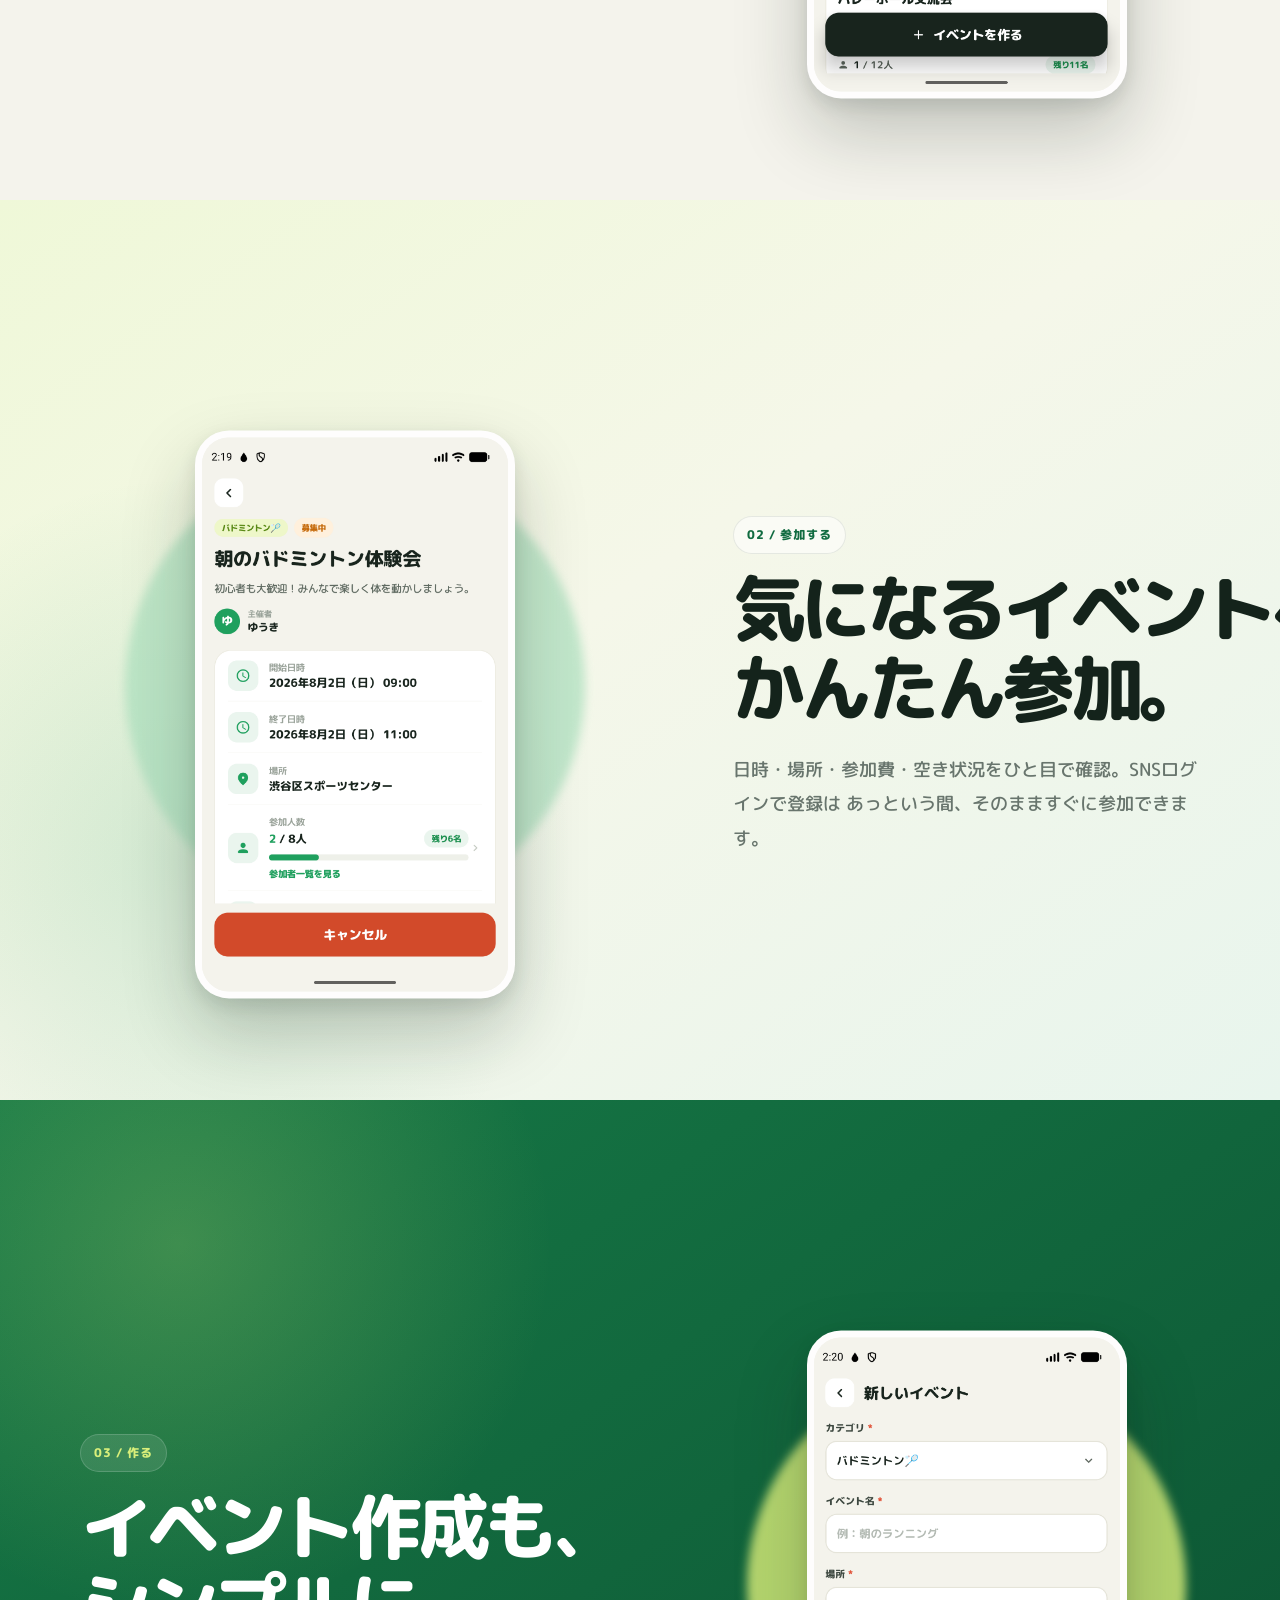
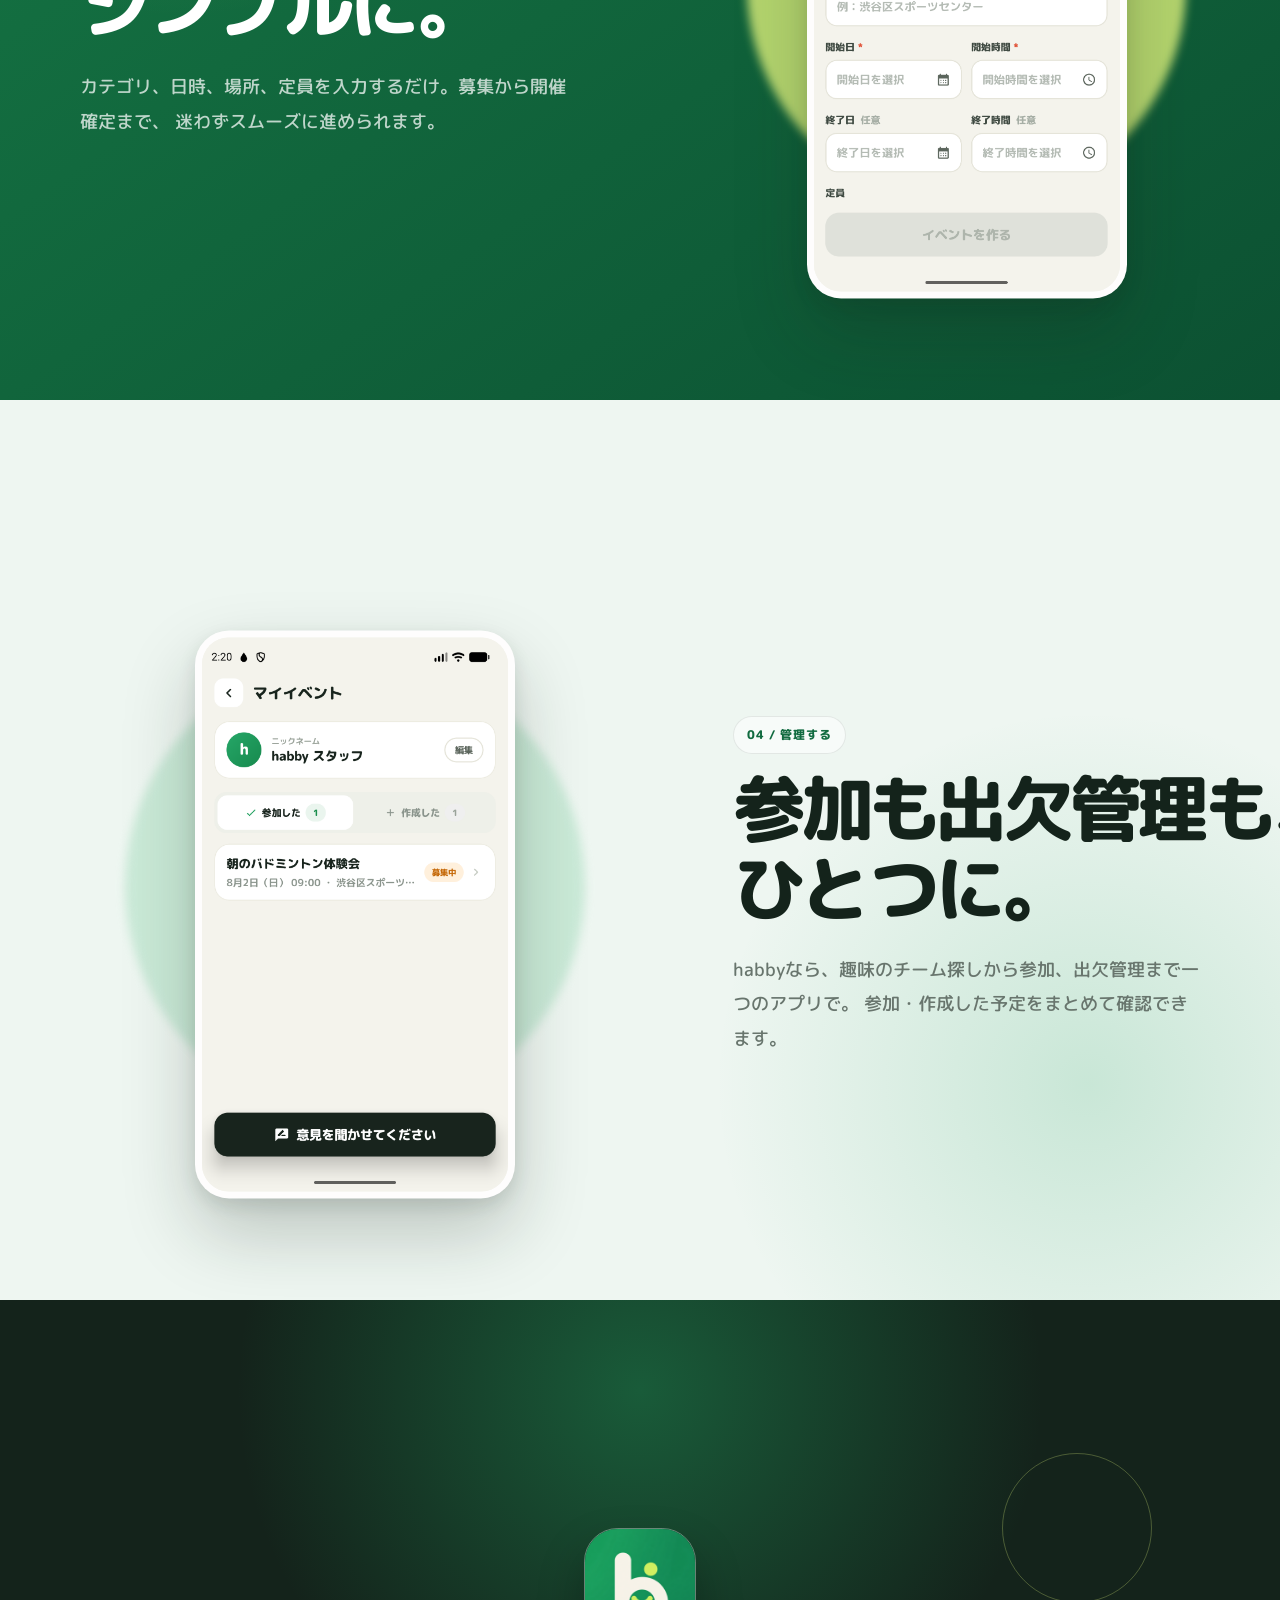
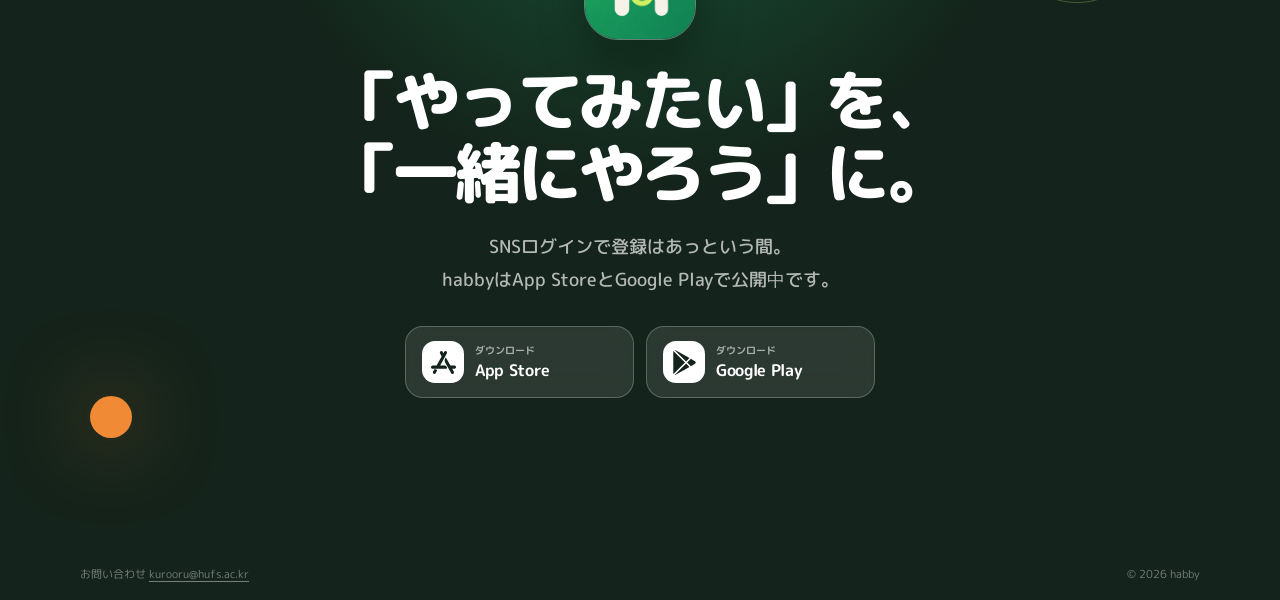
==== commit 6ef2d776: "feat: link Google Play download" ====
--- a/index.html
+++ b/index.html
@@ -210,17 +210,16 @@
             width="112"
             height="112"
           />
-          <p class="eyebrow eyebrow--light">OUT NOW</p>
           <h2>
             <span class="download__headline-line">「やってみたい」を、</span><br />
             <span class="download__headline-line">「一緒にやろう」に。</span>
           </h2>
           <p class="download__description">
             SNSログインで登録はあっという間。<br />
-            habbyはApp Storeで公開中。Google Playは近日公開予定です。
+            habbyはApp StoreとGoogle Playで公開中です。
           </p>
 
-          <div class="store-buttons" aria-describedby="store-status">
+          <div class="store-buttons">
             <a
               class="store-button"
               href="https://apps.apple.com/us/app/habby/id6790799084"
@@ -236,19 +235,22 @@
                 <strong>App Store</strong>
               </span>
             </a>
-            <button class="store-button" type="button" data-coming-soon>
+            <a
+              class="store-button"
+              href="https://play.google.com/store/apps/details?id=dev.yjyoon.habby"
+              target="_blank"
+              rel="noopener"
+              aria-label="Google Playでhabbyをダウンロード"
+            >
               <span class="store-button__platform" aria-hidden="true">
                 <img src="./assets/google-play.svg" alt="" width="25" height="25" />
               </span>
               <span class="store-button__copy">
-                <small>近日公開</small>
+                <small>ダウンロード</small>
                 <strong>Google Play</strong>
               </span>
-            </button>
-          </div>
-          <p id="store-status" class="store-status" role="status" aria-live="polite">
-            Google Play版の公開まで、もう少しお待ちください。
-          </p>
+            </a>
+          </div>
         </div>
 
         <footer class="footer">
--- a/styles.css
+++ b/styles.css
@@ -668,17 +668,6 @@
   white-space: nowrap;
 }
 
-.store-status {
-  min-height: 21px;
-  margin: 13px 0 0;
-  color: rgb(255 255 255 / 43%);
-  font-size: 0.72rem;
-}
-
-.store-status.is-highlighted {
-  color: var(--lime);
-}
-
 .download__orb {
   position: absolute;
   border-radius: 50%;
